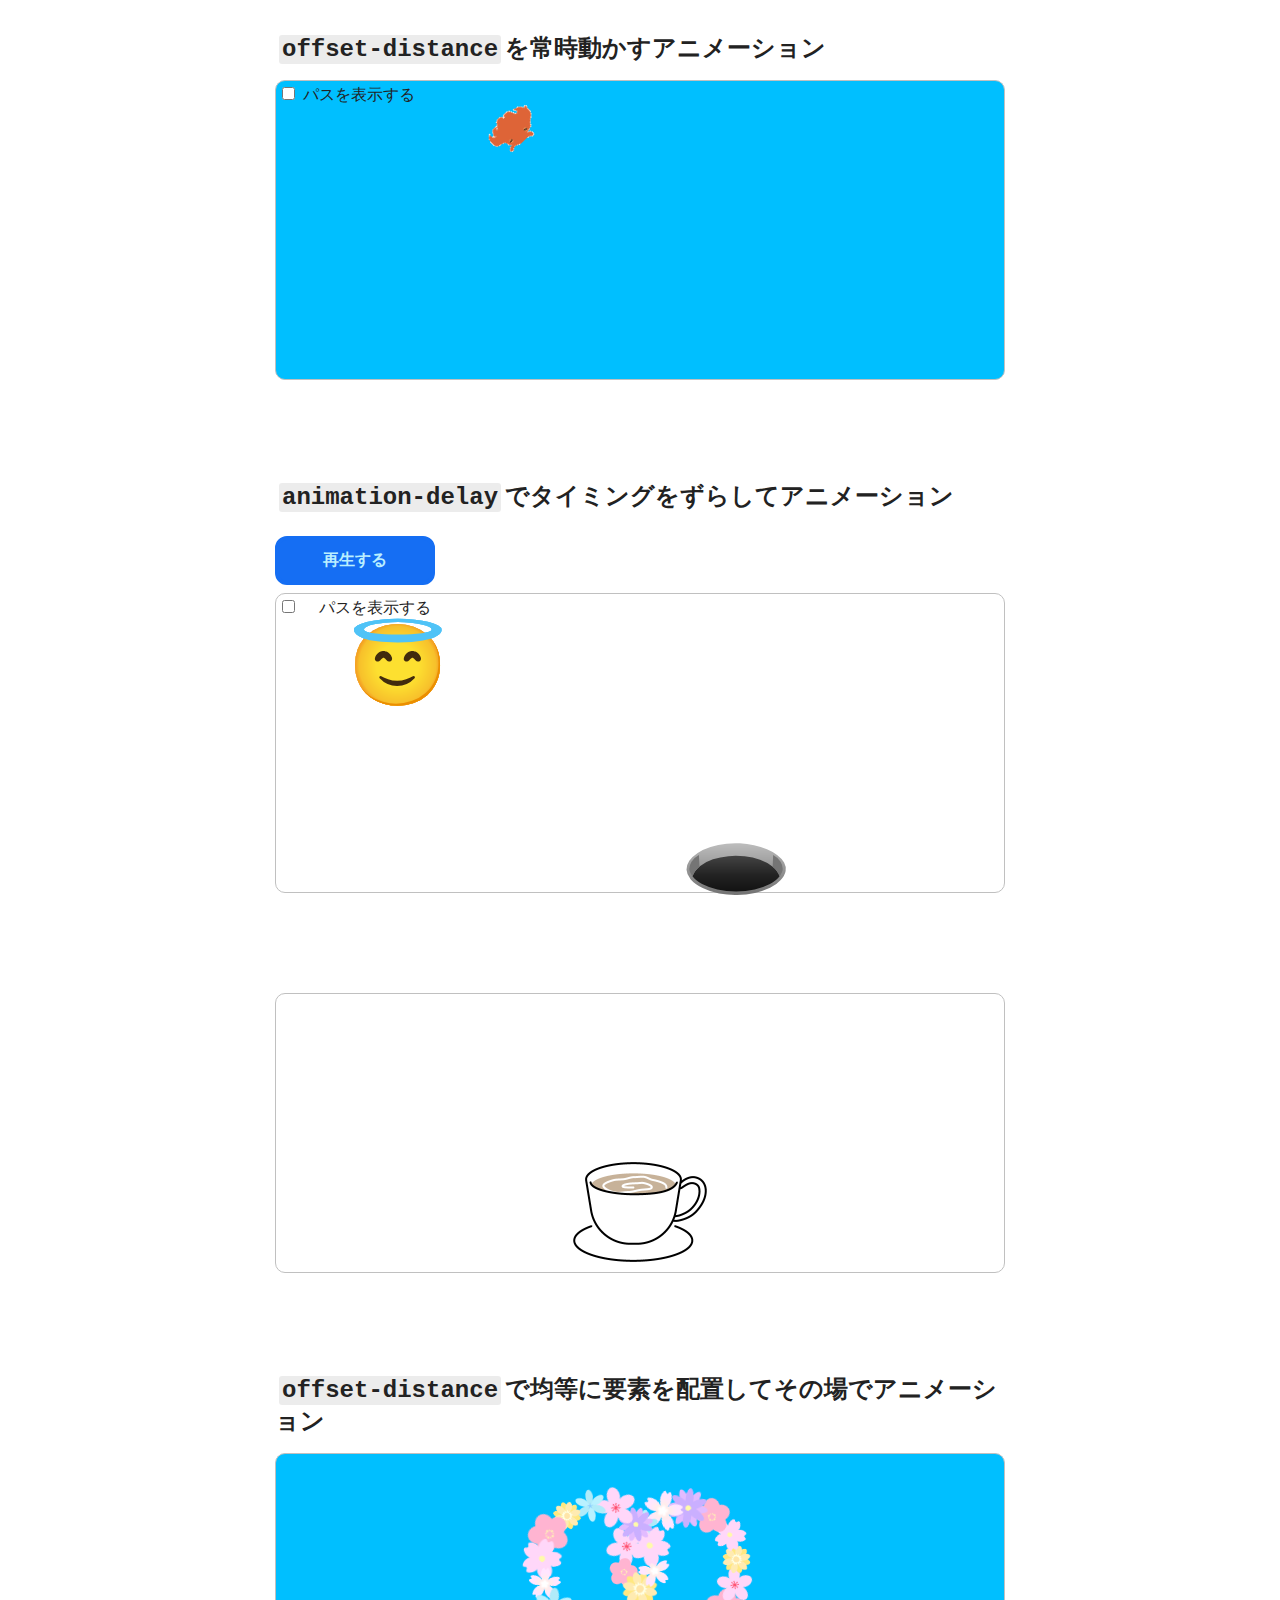
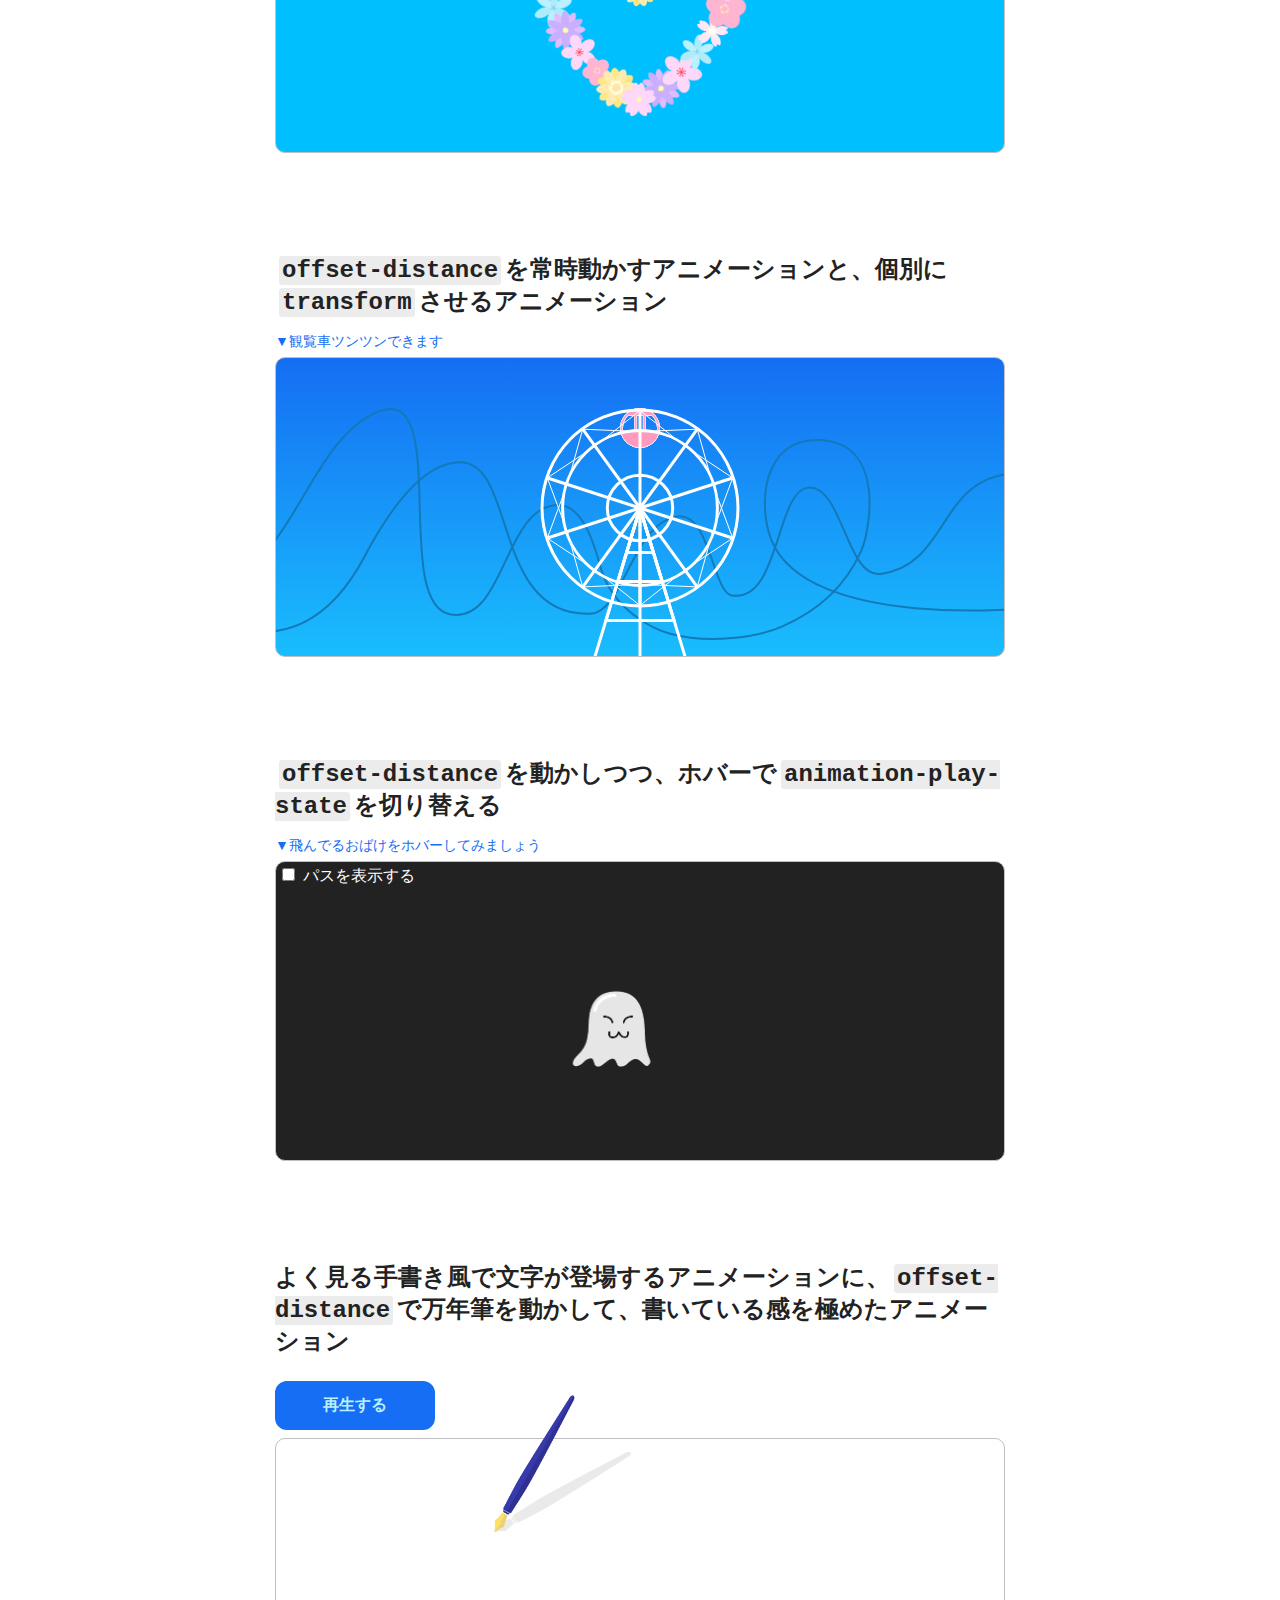
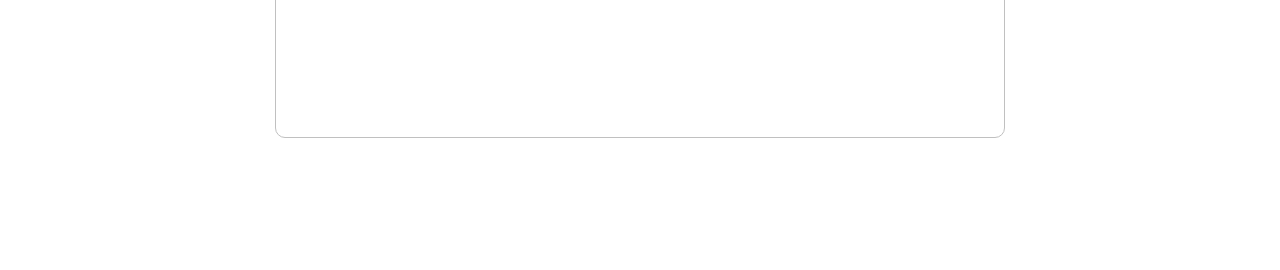
==== index.html @ 5b999228 "324 画像差し替え・htmlの構造等の修正" ====
<!DOCTYPE html>
<html lang="ja">

<head>
  <meta charset="UTF-8">
  <meta name="viewport" content="width=device-width, initial-scale=1">
  <title>offsetプロパティを使った作例</title>
  <link rel="preconnect" href="https://fonts.googleapis.com"/>
  <link rel="preconnect" href="https://fonts.gstatic.com" crossorigin/>
  <link
      href="https://fonts.googleapis.com/css2?family=Mochiy+Pop+One&family=Noto+Color+Emoji&family=Noto+Sans+JP:wght@400;900&display=swap"
      rel="stylesheet"
  />
  <link rel="stylesheet" href="./style/base.css">
  <link rel="stylesheet" href="./style/offset.css">
  <link rel="stylesheet" href="./style/style.css">
</head>

<body>
<div class="contents">
  <section id="pancake">
    <h2><code>offset-distance</code>を常時動かすアニメーション</h2>
    <div class="wrapper wrapper__pancake pancake">
      <span class="pancake_image"></span>

      <div class="pancake_panel">
        <input type="checkbox" id="path-pancake">
        <label for="path-pancake">パスを表示する</label>
        <span class="pancake_panel_path"></span>
      </div>
    </div>
  </section>

  <section id="face">
    <h2><code>animation-delay</code>でタイミングをずらしてアニメーション</h2>
    <button data-button-id="face">再生する</button>
    <div class="wrapper wrapper__face face" data-wrapper-id="face">
      <span class="face_box">🕳</span>

      <div class="face_imageWrapper">
        <span class="face_image" style="--index: 4;">😇</span>
        <span class="face_image" style="--index: 3;">😇</span>
        <span class="face_image" style="--index: 2;">😇</span>
        <span class="face_image" style="--index: 1;">😇</span>
        <span class="face_image" style="--index: 0;">😇</span>
      </div>

      <div class="face_panel">
        <input type="checkbox" id="path-face">
        <label for="path-face">パスを表示する</label>
        <span class="face_panel_path"></span>
      </div>
    </div>
  </section>

  <section id="coffee">
    <div class="wrapper coffee">
      <div class="coffee_text">
        <span>L</span>
        <span>e</span>
        <span>t'</span>
        <span>s</span>
        <span></span>
        <span>T</span>
        <span>a</span>
        <span>k</span>
        <span>e</span>
        <span></span>
        <span>a</span>
        <span></span>
        <span>b</span>
        <span>r</span>
        <span>e</span>
        <span>a</span>
        <span>k</span>
      </div>

      <span class="coffee_cup"></span>
    </div>
  </section>

  <section id="flower">
    <h2><code>offset-distance</code>で均等に要素を配置してその場でアニメーション</h2>
    <div class="wrapper wrapper__flower">
      <div class="flower">
        <span class="flower_purple"></span>
        <span class="flower_sakura01"></span>
        <span class="flower_blue"></span>
        <span class="flower_sakura03"></span>
        <span class="flower_plum"></span>
        <span class="flower_sakura01"></span>
        <span class="flower_yellow"></span>
        <span class="flower_sakura02"></span>
        <span class="flower_plum"></span>
        <span class="flower_purple"></span>
        <span class="flower_sakura03"></span>
        <span class="flower_blue"></span>
        <span class="flower_sakura01"></span>
        <span class="flower_plum"></span>
        <span class="flower_yellow"></span>
        <span class="flower_sakura03"></span>
        <span class="flower_sakura02"></span>
        <span class="flower_purple"></span>
        <span class="flower_sakura01"></span>
        <span class="flower_blue"></span>
        <span class="flower_yellow"></span>
        <span class="flower_plum"></span>
        <span class="flower_sakura02"></span>
        <span class="flower_sakura03"></span>
        <span class="flower_blue"></span>
        <span class="flower_purple"></span>
        <span class="flower_sakura01"></span>
        <span class="flower_plum"></span>
        <span class="flower_yellow"></span>
        <span class="flower_sakura02"></span>
      </div>
    </div>
  </section>

  <section id="park">
    <h2><code>offset-distance</code>を常時動かすアニメーションと、個別に<code>transform</code>させるアニメーション</h2>
    <p class="hoverHere">▼観覧車ツンツンできます</p>
    <div class="wrapper wrapper__amusementPark">
      <div class="rollerCoaster">
        <span class="rollerCoaster_vehicle" style="--index: 0;"></span>
        <span class="rollerCoaster_vehicle" style="--index: 1;"></span>
        <span class="rollerCoaster_vehicle" style="--index: 2;"></span>
        <span class="rollerCoaster_vehicle" style="--index: 3;"></span>

        <span class="rollerCoaster_rail"></span>
      </div>

      <div class="ferrisWheel">
        <!-- スマホでもタップで動かしたいため ontouchstart を追加しています-->
        <div class="ferrisWheel_gondola gondola_0" style="--index: 0;" ontouchstart>
          <div class="gondola">
            <svg width="40" height="40" viewBox="0 0 40 40">
              <use href="./images/amusementPark/ferriswheel_gondola.svg#gondola"/>
            </svg>
          </div>
        </div>
        <div class="ferrisWheel_gondola gondola_1" style="--index: 1;" ontouchstart>
          <div class="gondola">
            <svg width="40" height="40" viewBox="0 0 40 40">
              <use href="./images/amusementPark/ferriswheel_gondola.svg#gondola"/>
            </svg>
          </div>
        </div>
        <div class="ferrisWheel_gondola gondola_2" style="--index: 2;" ontouchstart>
          <div class="gondola">
            <svg width="40" height="40" viewBox="0 0 40 40">
              <use href="./images/amusementPark/ferriswheel_gondola.svg#gondola"/>
            </svg>
          </div>
        </div>
        <div class="ferrisWheel_gondola gondola_3" style="--index: 3;" ontouchstart>
          <div class="gondola">
            <svg width="40" height="40" viewBox="0 0 40 40">
              <use href="./images/amusementPark/ferriswheel_gondola.svg#gondola"/>
            </svg>
          </div>
        </div>
        <div class="ferrisWheel_gondola gondola_4" style="--index: 4;" ontouchstart>
          <div class="gondola">
            <svg width="40" height="40" viewBox="0 0 40 40">
              <use href="./images/amusementPark/ferriswheel_gondola.svg#gondola"/>
            </svg>
          </div>
        </div>
        <div class="ferrisWheel_gondola gondola_5" style="--index: 5;" ontouchstart>
          <div class="gondola">
            <svg width="40" height="40" viewBox="0 0 40 40">
              <use href="./images/amusementPark/ferriswheel_gondola.svg#gondola"/>
            </svg>
          </div>
        </div>
        <div class="ferrisWheel_gondola gondola_6" style="--index: 6;" ontouchstart>
          <div class="gondola">
            <svg width="40" height="40" viewBox="0 0 40 40">
              <use href="./images/amusementPark/ferriswheel_gondola.svg#gondola"/>
            </svg>
          </div>
        </div>
        <div class="ferrisWheel_gondola gondola_7" style="--index: 7;" ontouchstart>
          <div class="gondola">
            <svg width="40" height="40" viewBox="0 0 40 40">
              <use href="./images/amusementPark/ferriswheel_gondola.svg#gondola"/>
            </svg>
          </div>
        </div>
        <div class="ferrisWheel_gondola gondola_8" style="--index: 8;" ontouchstart>
          <div class="gondola">
            <svg width="40" height="40" viewBox="0 0 40 40">
              <use href="./images/amusementPark/ferriswheel_gondola.svg#gondola"/>
            </svg>
          </div>
        </div>
        <div class="ferrisWheel_gondola gondola_9" style="--index: 9;" ontouchstart>
          <div class="gondola">
            <svg width="40" height="40" viewBox="0 0 40 40">
              <use href="./images/amusementPark/ferriswheel_gondola.svg#gondola"/>
            </svg>
          </div>
        </div>

        <span class="ferrisWheel_wheel"></span>
        <span class="ferrisWheel_frame"></span>
      </div>
    </div>
  </section>

  <section id="ghost">
    <h2><code>offset-distance</code>を動かしつつ、ホバーで<code>animation-play-state</code>を切り替える</h2>
    <p class="hoverHere">▼飛んでるおばけをホバーしてみましょう</p>
    <div class="wrapper wrapper__ghost">
      <div class="ghost">
        <div class="ghost_panel">
          <input type="checkbox" id="path-ghost" class="ghost_panel_checkbox">
          <label for="path-ghost" class="ghost_panel_label">パスを表示する</label>
          <span class="ghost_panel_path"></span>
        </div>

        <span class="ghost_image"></span>
      </div>
    </div>
  </section>

  <section id="letters">
    <h2>
      よく見る手書き風で文字が登場するアニメーションに、<code>offset-distance</code>で万年筆を動かして、書いている感を極めたアニメーション
    </h2>
    <button data-button-id="letters">再生する</button>
    <div class="wrapper wrapper__letters">
      <div class="letters" data-wrapper-id="letters">
        <div class="letters_line">
          <svg xmlns="http://www.w3.org/2000/svg" width="300" height="270" viewBox="0 0 300 270">
            <g id="letters-svg-text">
              <path
                  d="m50.281,83.372c-2.78,2.482-10.925,13.408-13.11,14.6-6.705,7.054-7.29,17.565-5.462,23.539,0,2.384,0,3.575,2.086,5.164,1.633,1.223,2.735,2.285,5.164,2.285,1.49-.1,2.88-.299,3.873-1.788,4.172-6.654,6.556-10.329,6.456-10.23,1.391-1.787,2.186-2.682,2.781-2.979v-.396c0-1.292-.795-1.192-.795-1.987,0-.298.1-.794.497-1.589,2.982-5.747,1.131-2.864,3.277-5.661,0-1.688,1.093-3.675,3.277-5.959,1.034-.565,2.315,1.607,3.179,1.49,1.174,3.032-3.996,3.991-3.774,6.853,0-.1.496-.596.596-.596,0,.397-.496,1.391-3.079,4.171-.659.675-.271.849-.496,2.186-.403,1.687-.309,5.769,0,6.356-.35,4.842.068,8.797,5.264,11.818,1.17-.291,1.794-.235,3.179.398,1.202.633,2.057.692,3.178.397,2.384-1.986,7.747-5.065,9.535-9.138,2.384-5.462,2.682-3.078,3.277-4.171.596-1.589,1.489-1.49,1.986-3.179.524-2.797,1.611-7.375,2.88-8.938,1.59-1.191,2.682-3.277,3.278-6.456.596-3.078,1.589-5.264,2.88-6.356,1.264,4.917-3.973,12.397-7.25,20.162,0,2.582-3.576,7.052-3.874,9.138-1.489,2.284-6.257,4.668-7.647,6.952-2.176,3.152-4.566,4.532-7.647,4.072-2.576,1.358-5.853-2.302-7.945-3.675-2.979-3.079-3.974-6.257-3.974-10.627l-1.291.496c-3.377,4.172-8.045,11.62-12.018,11.62-4.949-1.275-8.925-.78-9.832-8.441.287-.837-.083-1.588-.298-2.781-4.017-9.582,11.716-31.741,14.004-31.782,5.661-6.158,10.727-11.024,10.727-11.024,0-.695,3.078-3.675,3.575-4.966.565-1.368-1.995-.171-2.384-.795-6.654,5.065-16.884,12.315-30.491,21.95-1.032.759-2.059-.89-2.682-1.49,0-.1.695-.993,1.888-2.582,1.89,1.095,3.372-2.499,5.164-1.391,2.548-3.39,13.391-7.203,15.594-11.322,1.688-.497,3.178-1.688,4.469-3.278,2.979-2.284,7.449-5.661,13.508-10.13.442-.082,2.756-.379,3.079.894.423,3.037.202,5.691-14.601,19.169Zm42.906,2.185c.795-2.284,2.086-3.873,3.774-4.668-1.919,1.819-3.785,8.952-5.165,10.727l-.397-.496,1.788-5.562Zm6.158-10.527l.396.496c-.496,1.192-1.39,2.682-2.78,4.37-.582-1.47,2.722-3.407,2.384-4.866Zm4.767-8.542l.397.397-1.887,1.688,1.489-2.086Zm3.675-7.052c1.405,1.1-.655,2.997-1.191,4.072-.777,1.118-.981,1.205-1.788.199.397-.993,1.391-2.384,2.979-4.271Zm2.881-4.866c.609.643.408,1.712.099,2.682l-.993.993-1.092-.894,1.986-2.781Zm2.88-2.682c-1.457-.956,1.503-3.19,1.986-3.675,1.398.63-1.53,3.057-1.986,3.675ZM170.955,5.108c1.82,1.518,1.67,2.976,1.284,4.966-.85,2.094-.313,7.699-2.59,9.436-2.487,10.873-11.605,21.667-17.877,31.769-16.402,16.501-17.78,20.55-32.875,27.213-.842,2.702-2.772,1.095-4.568.993-2.488-.388-1.673-2.221-.298-3.773,1.479-.753,4.004,1.193,5.264-.298,3.229.141,4.315-.393,5.562-2.881,1.566,1.447,3.322-1.388,4.569-1.787,1.937-2.7,11.859-8.957,13.904-12.713-.235-.752-.069-1.372.298-2.186l1.093,1.093c8.84-8.643,15.851-24.597,22.446-36.238.397-3.476,1.894-7.35,2.291-11.62-1.241-.509-.136-4.725-2.277-4.469-2.46-.528-5.584-.816-7.151.894-1.857-.31-5.519,3.01-7.25,2.979-3.832,2.771-16.55,15.432-18.871,17.281l-.397-.596c-.676.618-.112,3.969-1.887,3.873l-.596-.596c1.231-3.558,11.137-12.239,12.713-14.6,1.839-.794,9.833-8.749,13.011-8.642.395-3.462,7.023-2.526,8.243-4.071.626.825,1.591,1.159,2.583.894l3.377,3.079Zm-54.526,42.509c-.882-2.419,5.175-6.151,4.866-8.244.884-2.4,7.602-7.845,8.74-9.832l.496.496c-4.37,4.867-6.952,8.442-7.647,10.926-.776,1.934-5.526,4.771-6.455,6.654Z"/>
              <path
                  d="m118.414,110.387l-.298,1.688c-4.777,6.327-15.067,7.711-22.546,8.74-1.016-.742-2.896.104-3.973.397l-3.873,3.873c-.168,3.111.589,6.259,2.681,7.052,6.123.611,8.604-.427,20.162-2.781l.397.298-8.541,2.881c-2.184.754-9.937.82-12.019,1.688-2.224-.177-4.058-3.75-5.362-5.363-.176-6.08,6.155-10.737,12.513-13.309,6.364-3.86,13.895-10.469,20.858-5.165Zm-5.562,1.291c-2.117.118-6.43,1.346-8.739,1.986-1.093.695-2.682,1.688-4.967,2.781.895-.198,2.384-.198,4.569-.198,1.543-1.719,7.743-3.024,9.137-4.569Z"/>
              <path
                  d="m155.261,68.573l-13.309,22.049c-1.767,3.402-3.712,7.971-6.556,10.329-2.042,3.27-11.165,22.098-14.799,26.717-.099,1.59-.694,3.179-1.887,4.768-3.466-1.773-2.632-3.032,0-6.059,1.49-1.688,2.284-2.979,2.384-3.873.584-3.006,3.669-6.748,5.761-9.436-.032-2.045,5.07-10.618,5.065-11.024,2.261-2.829,6.8-7.381,7.25-10.925,2.484-3.973,5.959-10.031,10.429-18.176,2.584-3.663,6.52-8.365,7.548-12.315,2.279-1.25,7.613-17.994,10.826-18.672,1.998.756.207,3.009,0,4.171-2.582,5.264-6.854,12.812-12.713,22.446Z"/>
              <path
                  d="m134.501,120.021c2.655-7.754,9.37-11.14,18.672-13.904.298.596,1.391.993,3.179,1.093,2.78,2.482,4.171,4.568,4.369,6.356-1.074,1.394-2.254,2.055-3.675,1.688l-1.092-1.093c.794-.497,1.092-1.391,1.092-2.583-2.09-.491-4.589-3.931-6.555-.993-8.469,1.794-15.462,7.917-14.401,16.487,1.887,2.582,3.874,3.973,5.86,4.072.73-1.826,2.527-.523,3.773-.397,2.103-.033,4.569-1.782,6.356-2.78l.597.496c.496-.397.894-.496.993-.496l1.092,1.092c-.78,2.124-6.928,2.952-7.945,3.675-7.116,2.394-10.997-1.63-13.904-7.448v-3.477l-.299.795c.325-1.573.597-1.801,1.888-2.583Z"/>
              <path
                  d="m190.318,111.877c-4.668,10.724-5.333,11.137-14.501,19.168-9.164,3.352-14.637,2.154-13.606-7.548,5.619-8.025,12.928-18.089,22.843-18.474,2.078.834,4.998,4.564,5.265,6.854Zm-4.072-3.179c-5.973-4.372-11.574,7.864-14.799,9.436-1.047-2.152,3.949-4.595,4.172-6.257-3.477,1.986-5.761,3.973-6.953,6.058l.497-.496,1.093,1.093-1.093.993-.497-.497c0,.1-.099.497-.496.993l-.695-.496c-.596,0-.894.496-.894,1.589l.496-.497,1.093.993c-1.567.423-.934,3.839-2.682,4.072l-.497-.396c-.099-.199-.099-.497-.099-.994-.702,1.815-.409,3.321.198,5.265,2.342.089,7.047.953,8.641-1.093,3.257.597,7.318-6.639,9.336-7.151,1.795-4.34,6.747-6.834,3.179-12.613Z"/>
              <path
                  d="m242.262,258.174c-6.552,5.623-12.142,8.502-18.771,7.35-2.725,1.256-4.811.463-7.548-1.589-5.717-4.052-10.506-10.319-12.217-16.884,2.099-2.05-3.203-3.915-.596-5.562-1.589-2.979-2.384-8.243-2.384-15.792-2.118-3.424,1.547-8.42.198-12.116,1.041-2.442,1.18-7.646,1.59-10.826,1.681-3.917,3.144-11.899,4.37-16.686.107-4.685,3.306-10.406,5.264-14.898l.397-.298c.695-1.291,1.489-3.377,2.284-6.257-.948-2.437,2.942-5.191,1.887-7.548,1.389-.988,1.876-5.518,2.781-6.655,3.046-2.465,6.664-14.606,7.945-16.784,0,0,2.682-7.549,2.682-7.549,2.507-1.849,5.334-10.831,6.654-12.613-2.85-2.301-16.482,9.463-16.189,9.038-3.675,2.88-6.654,5.662-9.038,8.443-1.471,1.119-2.873,1.134-3.973-.497,2.383-3.675,5.562-9.336,9.435-16.983l-.596-.596c-5.761,4.37-14.6,10.727-26.319,18.87-2.604-3.063,4.08-8.066,4.271-10.727,2.027-1.957,8.423-14.31,8.938-14.699.767-.463,2.806-2.105,3.179-.099-2.076,2.975-6.515,13.012-8.74,15.891l.596.695c4.578-2.12,17.778-13.941,23.142-15.494,2.848,2.493-.884,5.706-1.093,8.244-2.284,2.383-3.377,4.37-3.377,6.058.775-.192,19.001-13.313,23.639-13.209,2.019.857.567,2.452.496,3.873l-7.846,14.005c-2.484,4.245-9.503,22.816-13.408,27.71-.472,2.625-3.843,9.531-3.576,12.812-1.19,1.006-3.251,5.965-4.171,6.754-1.194,2.676-.782,5.686-2.582,8.74-1.899,3.51-2.503,4.801-1.49,7.847-2.56,4.816-3.809,5.84-2.979,8.641-2.028,5.251-2.909,16.601-2.483,25.525,1.728,1.541.185,5.449.894,7.35.474,1.553.944,10.544,2.682,12.911-.826,3.361,4.934,6.317,2.284,9.634.298.397.794.596,1.688.695l.496-.496c.811.323,1.347,2.65,1.49,2.979-.754.417.658,2.731.695,3.277,1.084-.112.692-2.533.894-2.682.663,1.536,4.993,2.624,5.661,4.37,13.64,3.332,26.903-9.671,33.371-20.957.635-.744,1.987-1.179,2.98-1.291,1.74.813,1.155,3.01.099,4.37l-13.606,13.706Z"/>
              <path
                  d="m268.779,112.075c-4.833,6.444-15.038,7.644-22.546,8.74-.424-.226-1.444-.69-2.086-.397-.686,1.769-.534,3.795-.298,5.661,1.888,2.582,3.874,3.973,5.86,4.072.73-1.826,2.528-.523,3.774-.397,2.102-.033,4.568-1.781,6.355-2.781l.597.497c.496-.397.894-.497.993-.497l1.092,1.093c-.779,2.124-6.928,2.952-7.945,3.675-7.117,2.394-10.996-1.63-13.904-7.449,0-2.284,0-3.575-.1-3.675.298-.694.894-1.191,1.688-1.589l1.589-3.773c4.966-4.172,9.138-7.351,16.984-9.436.322.636,2.575.33,3.277.397,2.482,2.284,3.973,4.271,4.271,5.959l.397-.1Zm-7.052-2.483c-1.911-1.212-2.919-1.524-4.271.199-6.093,1.316-8.878,4.49-12.713,9.336,3.255.35,7.537-2.228,9.733-2.284,2.231-2.411,9.806-1.576,9.534-6.059-.496-.1-1.291-.497-2.284-1.192Z"/>
            </g>

            <mask id="letters-svg-mask">
              <path
                  d="m2.348,80.572s13.419,12.98,21.14,11.079c11.174-2.751,31.536-24.701,38.025-25.239,6.389-.53-21.385,25.693-24.459,29.718-5.413,7.09-11.605,25.283-4.55,31.493,7.863,6.923,13.393-.655,24.769-25.374,5.379-11.687-4.068,10.878-3.945,16.587.122,5.676,1.673,14.786,13.121,13.366,13.775-1.709,27.472-54.096,41.337-72.768C119.974,43.023,148.869,1.639,164.589,3.026c13.958,1.232.197,23.508-1.461,26.479-3.816,6.839-18.161,39.068-46.781,47.618-20.951,6.259-24.626,35.136-24.711,36.652-.236,4.194,10.144,9.91,24.458-1.367,7.269-5.726-15.819-2.254-28.611,11.33-5.506,5.846,2.134,14.338,22.023,5.488,8.209-3.652,13.658-17.127,22.108-34.831,8.083-16.934,16.413-30.211,25.093-42.971,8.832-12.984,11.515-19.457,14.518-17.214,1.995,1.49-1.672,6.158-4.269,11.16-14.194,27.343-50.166,83.811-49.027,85.52,1.501,2.251,23.432-36.26,32.686-36.26s14.804,15.181,7.831,19.498c-.859.531.69-4.121-3.254-5.512-4.446-1.568-15.376,3.873-19.058,10.17-4.582,7.836,1.464,17.941,16.606,10.476,5.443-2.683,7.921-8.839,11.257-13.964,5.06-7.774,10.053-14.656,14.253-15.158,4.712-.563,6.287,6.287,6.287,6.287,0,0-6.17.676-11.059,5.378-7.294,7.016-14.107,18.556-6.59,19.339,10.68,1.112,26.25-15.425,19.163-24.49-3.502-4.48,19.11.016,19.11.016,0,0-15.172,22.934-13.202,21.95,7.36-3.68,22.652-16.087,27.364-18.532,3.843-1.994-8.655,18.608-8.655,18.608,0,0,24.492-19.558,28.995-18.558,2.483.552-7.782,13.937-17.175,36.307-7.761,18.484-17.071,46.77-18.527,55.455-4.023,23.99-1.911,60.906,17.765,61.991,15.992.882,21.799-8.424,33.696-21.683,16.131-17.979-26.232-116.275-15.112-123.496,1.019-.662,3.398,1.227,5.684.955,6.86-.816,16.662-2.504,19.182-6.277,4.198-6.286-7.162-6.324-13.13-3.134-9.205,4.921-14.85,16.586-2.918,20.99,9.58,3.536,44.874-28.294,44.874-28.294"
                  fill="none" stroke="white" stroke-width="5.5"/>
            </mask>
          </svg>
        </div>

        <span class="letters_pen"></span>
      </div>
    </div>
  </section>
</div>

<!--TODO: 見出し検討 -->

<script src="script/index.js" type="module"></script>
</body>

</html>
---- style/base.css ----
/* ページのレイアウトを整える用のCSSです */
* {
  box-sizing: border-box;
  padding: 0;
  margin: 0;
}

:root{
  --main-color: #156ef3;
  --sub-color: #baefff;
}

body {
  font-family: sans-serif;
  margin: 32px;
  background-color: #fff;
  color: #222;
  font-size: 16px;
}

@media (prefers-color-scheme: dark) {
  body {
    background-color: #222;
    color: #fff;
  }

  label {
    color: #222;
  }
}

@media (max-width: 760px) {
  body {
    margin: 16px;
    font-size: 12px;
  }
}

section {
  padding-bottom: 100px;
}

h1 {
  font-size: 32px;
  font-weight: normal;
  margin-bottom: 32px;
}

h2 {
  font-size: 1.5em;
  font-weight: 600;
  margin-bottom: 16px;
}

h3 {
  font-size: 1.2em;
  font-weight: 500;
  margin: 40px 0 16px;
}

h4 {
  font-size: 1em;
  margin: 28px 0 16px;
}

code {
  font-family: courier, monospace;
  background-color: #9494942d;
  border-radius: 3px;
  margin: 0 4px;
  padding: 1px 3px;
}

.navigation {
  position: fixed;
  top: 0;
  left: 0;
  display: flex;
  flex-direction: column;
  margin-left: 8px;
}

@media (max-width: 1050px) {
  .navigation {
    display: none;
  }
}

.navigation li {
  margin-bottom: 4px;
}

.navigation a {
  color: royalblue;
  text-underline-offset: 4px;
}

.navigation li:hover > a {
  color: blue;
}

.contents {
  max-width: 730px;
  margin: 0 auto;

  width: 100%;
  height: 100%;
  overflow: hidden;
}

.wrapper {
  width: 100%;
  height: 300px;
  background-color: white;
  border: 1px solid silver;
  border-radius: 10px;
}

.wrapper__amusementPark {
  background-image: linear-gradient(var(--main-color) 0%, #1acdff 120%);
  height: 300px;
  overflow: hidden;
}

.wrapper__pancake, .wrapper__flower {
  background-color: deepskyblue;
}

.wrapper__ghost {
  background-color: #222;
}

button {
  min-width: 160px;
  padding: 10px;
  margin: 8px 8px 8px 0;
  background-color: var(--main-color);
  border: 4px solid var(--main-color);
  border-radius: 12px;
  color: var(--sub-color);
  font-size: 1rem;
  font-weight: bold;
  transition: background-color 0.2s ease-out;
}

@media (any-hover: hover) {
  button:hover {
    background-color: var(--sub-color);
    color: var(--main-color);
  }
}

input[type="checkbox"]{
  margin-left: 6px;
}

label {
  display: inline-block;
  padding: 4px;
  font-size: 1rem;
}

.hoverHere {
  color: #156ef3;
  font-size: 14px;
  margin-bottom: 6px;
}
---- style/offset.css ----
@keyframes move {
  to {
    offset-distance: 100%;
  }
}

/* ------------------ メンダコ ------------------ */
.pancake {
  position: relative;
  width: 100%;
  display: flex;
  justify-content: center;
}

.pancake_image {
  position: absolute;
  top: calc(1rem + 8px); /* labelの高さ */
  display: block;
  width: 256px;
  height: 144px;
  translate: calc(-50% - 20px);
  background-image: url("../images/pancake/pancake.GIF");
  pointer-events: none;
  offset-path: path("m151.363,24.535c34.261,34.838-42.065,118.74,33.549,142.049,64.387,19.848,50.065-102.368,139.927-113.695,109.927-13.856,75.035,64.581,83.68,110.545,12.157,64.636,86.686,83.689,111.933,25.314,25.219-58.312-39.419-40.603-38.543-99.518.491-32.993-26.601-61.017-64.31-61.017-139.281,0-66.329,188.211-135.904,188.237-71.351.027-2.296-134.161-96.919-134.161-66.593,0-36.324,104.43-92.322,127.132-41.714,16.911-68.195-14.6-57.769-49.188,4.351-14.435,32.224-56.076,31.875-76.524-.944-55.405,52.701-82.118,84.803-59.173");
  offset-rotate: auto 90deg;
  animation: move 40s linear infinite;
}

/* パスの表示/非表示を切り替えるパネル */
.pancake_panel{
  width: 100%;
}

.pancake_panel_path {
  width: 100%;
  display: flex;
  justify-content: center;
  visibility: hidden;
}

.pancake_panel_path::after {
  content: "";
  display: block;
  width: 560px;
  height: 240px;
  background-image: url("../images/pancake/pancake_path.svg");
}

#path-pancake:checked ~ .pancake_panel_path {
  visibility: visible;
}

/* ------------------ 顔 ------------------ */
.wrapper__face {
  position: relative;
  display: flex;
  justify-content: center;
  font-family: "Noto Color Emoji", sans-serif;
}

.face_imageWrapper, .face_panel_path {
  position: absolute;
  top: calc(1rem + 8px); /* labelの高さ */
  left: 50%;
  width: 500px;
  translate: -50%;
}

.face_image {
  font-size: 80px;
  display: block;
  position: absolute;
  offset-path: path("m7.579,48.28c114.35,54.268,524.564-71.845,476.339,81.622-25.183,80.141-151.478,126.903-87.591,1.288,27.652-54.369-108.662-76.021-177.524-62.242-118.179,23.646-149.776,95.926-90.369,99.401,54.753,3.203,102.829-66.887,158.232-55.114,58.5,12.432-73.273,126.765-174.188,126.765-208.804,0-66.532-203.626,69.395-223.697C292.706-.062,368.352,35.795,376.468,80.905c12.045,66.953-14.822,119.602-30.653,169.095");
  offset-rotate: 0deg;
  opacity: calc(1 - 0.2 * var(--index));
}

[data-wrapper-id="face"].is-active .face_image {
  animation: move-face 4s ease-out calc(0.1s * var(--index)), disappear-face 4s linear calc(0.1s * var(--index));
}

@keyframes move-face {
  70% {
    transform: scale(1);
  }

  100% {
    transform: scale(0);
    offset-distance: 100%;
  }
}

@keyframes disappear-face {
  85% {
    opacity: calc(1 - 0.2 * var(--index));
  }

  95% {
    opacity: 0;
  }
}

.face_box {
  position: absolute;
  display: block;
  font-size: 90px;
  bottom: -15px;
  left: calc(50% + 40px);
}

/* パスの表示/非表示を切り替えるパネル */
.face_panel {
  position: relative;
  width: 100%;
}

.face_panel_path {
  visibility: hidden;
}

.face_panel_path::after {
  content: "";
  display: block;
  width: 500px;
  height: 250px;
  background-image: url("../images/face/face_path.svg");
}

#path-face:checked ~ .face_panel_path {
  visibility: visible;
}

/* ------------------ 遊園地：観覧車 ------------------ */
.ferrisWheel {
  position: relative;
  width: 200px;
  margin: 50px auto 0;
}

.ferrisWheel_gondola {
  user-select: none;
  cursor: pointer;
  position: absolute;
  width: 40px;
  height: 40px;
  offset: path("M100,0 A100,100 0 1,1 100,200 A100,100 0 1,1 100,0 Z") 0deg;
  animation: rotate-gondola 40s linear infinite;
  fill: hsl(calc(15deg + var(--index) * 36deg), 100%, 80%); /* インデックスに応じて色相をずらし、レインボーにする */
  margin-top: 20px; /* offset-anchorプロパティが全ブラウザでは対応していないので、余白で位置を調整 */
}

@keyframes rotate-gondola {
  from {
    offset-distance: calc(10% * var(--index));
  }
  to {
    offset-distance: calc(100% + 10% * var(--index));
  }
}

.gondola {
  width: inherit;
  height: inherit;
  transform-origin: top center;
}

/* ホバー可能なデバイスでのみ適用 */
@media (any-hover: hover) {
  .ferrisWheel_gondola:hover .gondola {
    animation: swing-gondola 0.8s ease-out;
  }
}

/* この作例に限りスマホでも動作させたいので、HTMLにontouchstartを追加し、CSSでactiveクラスを指定しています */
@media (any-hover: none) {
  .ferrisWheel_gondola:active .gondola {
    animation: swing-gondola 0.8s ease-out;
  }
}

@keyframes swing-gondola {
  0% {
    transform: rotate(0deg);
  }
  10% {
    transform: rotate(45deg);
  }
  35% {
    transform: rotate(-38deg);
  }
  55% {
    transform: rotate(25deg);
  }
  70% {
    transform: rotate(-15deg);
  }
  90% {
    transform: rotate(5deg);
  }
  100% {
    transform: rotate(0deg);
  }
}


.ferrisWheel_wheel, .ferrisWheel_frame {
  position: absolute;
  display: block;
  user-select: none;
  pointer-events: none;
}

.ferrisWheel_wheel {
  width: 200px;
  height: 200px;
  background-image: url("../images/amusementPark/ferriswheel_wheel.svg");
  transform-origin: center;
  animation: rotate-wheel 40s linear infinite;
}

@keyframes rotate-wheel {
  100% {
    transform: rotate(360deg);
  }
}

.ferrisWheel_frame{
  width: 200px;
  height: 250px;
  background-image: url("../images/amusementPark/ferriswheel_frame.svg");
}

/* --------- 遊園地：ジェットコースター --------- */
.rollerCoaster {
  position: relative;
  pointer-events: none;
}

.rollerCoaster_vehicle {
  position: absolute;
  left: -32px;
  display: block;
  width: 16px;
  height: 8px;
  background-color: #1479b7;
  border-radius: 2px;
  offset-path: path("m2.63,209.053C52.632,174.606,73.712,77.114,132.52,52.907c74.773-30.779,12.771,192.822,73.211,202.529,54.714,8.787,52.963-109.401,107.94-109.401,25.342,0,37.3,45.413,41.674,61.454,11.961,43.86,53.559,62.85,70.843,67.476,38.803,10.386,86.598,3.102,110.783-7.36,35.38-15.305,63.534-40.31,79.3-75.913,8.186-18.486,26.224-109.706-43.594-110.659-55.836-.762-59.496,65.968-46.686,99.027,35.952,92.781,261.608,68.707,261.608,68.707V114.533c-96.886-8.899-77.985,90.427-151.986,100.397-33.848,4.56-38.351-89.16-72.384-86.308-32.323,2.709-28.707,116.35-76.631,107.791-18.446-3.294-22.221-82.948-53.338-79.039-46.123,5.794-54.515,96.254-87.623,97.405-99.677,3.467-73.265-152.889-131.541-151.449-41.27,1.02-77.234,61.548-94.523,94.17C78.307,275.366,31.004,272.669,1.6,274.757");
  animation: move 14s infinite linear;
  animation-delay: calc(0.1s * var(--index));
}

.rollerCoaster_rail {
  position: absolute;
  top: 1px;
  left: 50%;
  display: block;
  width: 790px;
  height: 300px;
  translate: -50%;
  background-image: url("../images/amusementPark/rail.svg");
}

/* ------------------ おばけ ------------------ */
.ghost {
  position: relative;
  display: flex;
  justify-content: center;
}

.ghost_image {
  position: absolute;
  top: calc(1rem + 8px); /* labelの高さ */
  left: calc(50% - 270px);
  display: block;
  cursor: pointer;
  offset-path: path("m241.751,142.925c43.31-20.713,56.006-62.201,100.549-86.711,44.272-24.361,156.608-41.807,178.889-33.531,58.392,21.69-37.254,58.35-43.212,60.362-44.593,15.06-166.413,5.261-262.904-14.993-40.339-8.468-145.335-63.352-179.788-15.503-30.698,42.634,28.139,84.58,101.046,64.34,86.311-23.961,163.652-4.758,251.582,10.994,48.604,8.707,166.749,19.277,112.151,47.34-36.778,18.904-131.732,7.721-198.408,1.747C180.349,166.1-8.912,291.142.864,201.323c6.569-60.352,175.83-23.933,240.887-58.398");
  offset-rotate: 0deg;
  animation: move 40s linear infinite, ghost-direction 40s linear infinite;
  animation-play-state: running;
}

/* パスの左右両端の位置で、フリップして向きを変える。offset-distanceを動かして、パス上では何％が両端になるのか確認し、キーフレームを打つ */
@keyframes ghost-direction {
  15% {
    transform: scaleX(1);
  }
  16% {
    transform: scaleX(-1);
  }
  40% {
    transform: scaleX(-1);
  }
  41% {
    transform: scaleX(1);
  }
  63% {
    transform: scaleX(1);
  }
  64% {
    transform: scaleX(-1);
  }
  87% {
    transform: scaleX(-1);
  }
  88% {
    transform: scaleX(1);
  }
}

/* ふわふわ浮遊する動き */
@keyframes floating {
  from {
    transform: translateY(10%);
  }
  to {
    transform: translateY(-10%);
  }
}

/* ブルブル震える動き */
@keyframes shaking {
  0% {
    transform: translateX(-4%);
  }
  50% {
    transform: translateX(5%);
  }
  100% {
    transform: translateX(-4%);
  }
}

.ghost_image::after, .ghost_image::before {
  content: "";
  position: absolute;
  width: 80px;
  height: 80px;
  background-size: contain;
  background-repeat: no-repeat;
  translate: -50% -50%; /* 中心をずらす */
}

.ghost_image::before {
  opacity: 1;
  background-image: url("../images/ghost/ghost_fluid.png");
  animation: floating 1s ease-out infinite alternate;
}

.ghost_image::after {
  opacity: 0;
  background-image: url("../images/ghost/ghost_rigid.png");
}

.ghost_image:hover {
  animation-play-state: paused;
}

.ghost_image:hover.ghost_image::before {
  opacity: 0;
}

.ghost_image:hover.ghost_image::after {
  opacity: 1;
  animation: shaking 0.1s linear infinite;
}

/* パスの表示/非表示を切り替えるパネル */
.ghost_panel {
  position: absolute;
  width: 100%;
  height: calc(260px + 1rem + 8px); /* パス画像の高さ:260px + labelの高さ */
}

.ghost_panel_path {
  display: flex;
  justify-content: center;
  width: 100%;
  visibility: hidden;
}

.ghost_panel_path::after{
  content: "";
  width: 540px;
  height: 260px;
  background-image: url("../images/ghost/ghost_path.svg");
}

#path-ghost:checked ~ .ghost_panel_path {
  visibility: visible;
}

.ghost_panel_path > img {
  display: block;
}

.ghost_panel_label {
  color: white;
}

/* ------------------ 文字書いている風 ------------------ */
.wrapper__letters {
  display: flex;
  justify-content: center;
  align-items: center;
}

.letters {
  position: relative;
  width: 300px;
  height: 270px;
}

.letters_pen {
  position: absolute;
  display: block;
  width: 140px;
  height: 140px;
  background-image: url("../images/letters/letters_pen.png");
  background-size: contain;
  translate: 50% -50%; /* ペン先を文字に合わせる */
  pointer-events: none;
  offset-path: path("m2.348,80.572s13.419,12.98,21.14,11.079c11.174-2.751,31.536-24.701,38.025-25.239,6.389-.53-21.385,25.693-24.459,29.718-5.413,7.09-11.605,25.283-4.55,31.493,7.863,6.923,13.393-.655,24.769-25.374,5.379-11.687-4.068,10.878-3.945,16.587.122,5.676,1.673,14.786,13.121,13.366,13.775-1.709,27.472-54.096,41.337-72.768C119.974,43.023,148.869,1.639,164.589,3.026c13.958,1.232,3.197,23.508,1.539,26.479-3.816,6.839-18.976,43.678-49.781,50.618-21.331,4.806-24.626,32.136-24.711,33.652-.236,4.194,10.144,9.91,24.458-1.367,7.269-5.726-15.819-2.254-28.611,11.33-5.506,5.846,2.166,14.859,22.055,6.01,8.209-3.652,10.733-19.208,20.994-35.927,16.136-26.291,41.535-63.148,44.543-63.683,2.451-.436-2.686,4.953-7.278,13.516-14.464,26.973-50.589,84.537-49.449,86.245,1.501,2.251,23.012-35.269,32.267-35.269s14.804,15.181,7.831,19.498c-.859.531.69-4.121-3.254-5.512-4.446-1.568-14.315,3.266-17.997,9.563-4.582,7.836,1.063,19.99,15.483,10.283,16.427-11.057,18.603-27.489,25.571-28.322,4.712-.563,6.287,6.287,6.287,6.287,0,0-6.17.676-11.059,5.378-7.294,7.016-14.107,18.556-6.59,19.339,10.68,1.112,26.25-15.425,19.163-24.49-3.502-4.48,19.11.016,19.11.016,0,0-15.172,22.934-13.202,21.95,7.36-3.68,22.652-16.087,27.364-18.532,3.843-1.994-8.655,18.608-8.655,18.608,0,0,24.492-19.558,28.995-18.558,2.483.552-7.782,13.937-17.175,36.307-7.761,18.484-17.071,46.77-18.527,55.455-4.023,23.99-1.911,60.906,17.765,61.991,15.992.882,21.799-8.424,33.696-21.683,16.131-17.979-26.993-113.133-15.873-120.355,4.078-2.648,22.063-3.576,25.628-8.464,5.299-7.265-7.086-6.176-13.13-3.134-8.208,4.131-16.046,20.071-1.059,20.888,13.104.714,43.015-28.192,43.015-28.192");
  offset-rotate: 0deg;
}

:root {
  --custom-easing: cubic-bezier(.34, .1, .85, 1.04);
}

[data-wrapper-id="letters"].is-active .letters_pen {
  transition: offset-distance 5.5s var(--custom-easing);
  offset-distance: 100%;
}

.letters_line {
  position: absolute;
}

#letters-svg-text {
  mask: url("#letters-svg-mask");
  -webkit-mask: url("#letters-svg-mask");
}

#letters-svg-mask {
  stroke-dasharray: 1700px;
  stroke-dashoffset: 1700px;
}

[data-wrapper-id="letters"].is-active #letters-svg-mask {
  stroke-dashoffset: 0;
  transition: stroke-dashoffset 5.5s var(--custom-easing);
}
---- style/style.css ----
@charset "UTF-8";
/* --------- コーヒー --------- */
.coffee {
  position: relative;
  height: 280px;
}
.coffee_text {
  position: absolute;
  left: 45%;
  bottom: 230px;
  perspective: 200px;
  font-family: serif;
  color: #534434;
}
.coffee_text span {
  position: absolute;
  display: block;
  font-size: 1rem;
  width: 1rem;
  offset: path("m27.5,23.5c4,12,1,23-10,24C7.494,48.41.5,39.048.5,25.5.5,12.5,14.5.5,29.5.5c18.704,0,25.174,18.976,25,31-.231,16.017-7.146,24.634-13,34-5,8-10,13-15,28-3.64,10.92-2.652,23.753,5,30");
  opacity: 0;
  transform: rotateX(-10deg);
  animation: move-text 3.2s linear infinite;
}
.coffee_text > span:nth-child(1) {
  animation-delay: 0.1s;
}
.coffee_text > span:nth-child(2) {
  animation-delay: 0.2s;
}
.coffee_text > span:nth-child(3) {
  animation-delay: 0.3s;
}
.coffee_text > span:nth-child(4) {
  animation-delay: 0.4s;
}
.coffee_text > span:nth-child(5) {
  animation-delay: 0.5s;
}
.coffee_text > span:nth-child(6) {
  animation-delay: 0.6s;
}
.coffee_text > span:nth-child(7) {
  animation-delay: 0.7s;
}
.coffee_text > span:nth-child(8) {
  animation-delay: 0.8s;
}
.coffee_text > span:nth-child(9) {
  animation-delay: 0.9s;
}
.coffee_text > span:nth-child(10) {
  animation-delay: 1s;
}
.coffee_text > span:nth-child(11) {
  animation-delay: 1.1s;
}
.coffee_text > span:nth-child(12) {
  animation-delay: 1.2s;
}
.coffee_text > span:nth-child(13) {
  animation-delay: 1.3s;
}
.coffee_text > span:nth-child(14) {
  animation-delay: 1.4s;
}
.coffee_text > span:nth-child(15) {
  animation-delay: 1.5s;
}
.coffee_text > span:nth-child(16) {
  animation-delay: 1.6s;
}
.coffee_text > span:nth-child(17) {
  animation-delay: 1.7s;
}
@keyframes move-text {
  0% {
    offset-distance: 100%;
    opacity: 0;
    scale: 1;
  }
  10% {
    opacity: 1;
  }
  50% {
    scale: 1.8;
  }
  90% {
    opacity: 1;
  }
  100% {
    opacity: 0;
    scale: 1;
  }
}
.coffee_cup {
  position: absolute;
  left: 50%;
  bottom: 10px;
  display: block;
  width: 136px;
  height: 100px;
  translate: -50%;
  background-image: url("../images/coffee/coffee_cup.png");
  background-size: contain;
  background-repeat: no-repeat;
}

/* --------- お花 --------- */
.wrapper__flower {
  display: flex;
  justify-content: center;
  align-items: center;
}

.flower {
  position: relative;
  width: 200px;
  height: 200px;
}
.flower > span {
  position: absolute;
  display: block;
  width: 40px;
  height: 40px;
  background-size: contain;
  background-repeat: no-repeat;
  animation: bloom 1.5s ease-out infinite;
  offset-path: path("m98.754,196.422c31.104,0,152.054-138.577,69.462-184.493-44.918-24.971-84.351,18.188-84.351,53.101,0,27.57,30.877,28.712,30.692,0-.225-34.917-42.448-84.809-87.857-52.101-75.397,54.309,44.425,183.493,72.053,183.493");
}
.flower > span:nth-child(3n) {
  width: 35px;
  height: 35px;
}
.flower > span:nth-child(4n) {
  width: 32px;
  height: 32px;
}
.flower > span:nth-child(7n) {
  width: 28px;
  height: 28px;
}
.flower_yellow {
  background-image: url("../images/flower/flower_yellow.png");
}
.flower_blue {
  background-image: url("../images/flower/flower_blue.png");
}
.flower_plum {
  background-image: url("../images/flower/flower_plum.png");
}
.flower_purple {
  background-image: url("../images/flower/flower_purple.png");
}
.flower_sakura01 {
  background-image: url("../images/flower/flower_sakura_01.png");
}
.flower_sakura02 {
  background-image: url("../images/flower/flower_sakura_02.png");
}
.flower_sakura03 {
  background-image: url("../images/flower/flower_sakura_03.png");
}
.flower > span:nth-child(1) {
  animation-delay: 0.05s;
  offset-distance: 3.3333333333%;
}
.flower > span:nth-child(2) {
  animation-delay: 0.1s;
  offset-distance: 6.6666666667%;
}
.flower > span:nth-child(3) {
  animation-delay: 0.15s;
  offset-distance: 10%;
}
.flower > span:nth-child(4) {
  animation-delay: 0.2s;
  offset-distance: 13.3333333333%;
}
.flower > span:nth-child(5) {
  animation-delay: 0.25s;
  offset-distance: 16.6666666667%;
}
.flower > span:nth-child(6) {
  animation-delay: 0.3s;
  offset-distance: 20%;
}
.flower > span:nth-child(7) {
  animation-delay: 0.35s;
  offset-distance: 23.3333333333%;
}
.flower > span:nth-child(8) {
  animation-delay: 0.4s;
  offset-distance: 26.6666666667%;
}
.flower > span:nth-child(9) {
  animation-delay: 0.45s;
  offset-distance: 30%;
}
.flower > span:nth-child(10) {
  animation-delay: 0.5s;
  offset-distance: 33.3333333333%;
}
.flower > span:nth-child(11) {
  animation-delay: 0.55s;
  offset-distance: 36.6666666667%;
}
.flower > span:nth-child(12) {
  animation-delay: 0.6s;
  offset-distance: 40%;
}
.flower > span:nth-child(13) {
  animation-delay: 0.65s;
  offset-distance: 43.3333333333%;
}
.flower > span:nth-child(14) {
  animation-delay: 0.7s;
  offset-distance: 46.6666666667%;
}
.flower > span:nth-child(15) {
  animation-delay: 0.75s;
  offset-distance: 50%;
}
.flower > span:nth-child(16) {
  animation-delay: 0.8s;
  offset-distance: 53.3333333333%;
}
.flower > span:nth-child(17) {
  animation-delay: 0.85s;
  offset-distance: 56.6666666667%;
}
.flower > span:nth-child(18) {
  animation-delay: 0.9s;
  offset-distance: 60%;
}
.flower > span:nth-child(19) {
  animation-delay: 0.95s;
  offset-distance: 63.3333333333%;
}
.flower > span:nth-child(20) {
  animation-delay: 1s;
  offset-distance: 66.6666666667%;
}
.flower > span:nth-child(21) {
  animation-delay: 1.05s;
  offset-distance: 70%;
}
.flower > span:nth-child(22) {
  animation-delay: 1.1s;
  offset-distance: 73.3333333333%;
}
.flower > span:nth-child(23) {
  animation-delay: 1.15s;
  offset-distance: 76.6666666667%;
}
.flower > span:nth-child(24) {
  animation-delay: 1.2s;
  offset-distance: 80%;
}
.flower > span:nth-child(25) {
  animation-delay: 1.25s;
  offset-distance: 83.3333333333%;
}
.flower > span:nth-child(26) {
  animation-delay: 1.3s;
  offset-distance: 86.6666666667%;
}
.flower > span:nth-child(27) {
  animation-delay: 1.35s;
  offset-distance: 90%;
}
.flower > span:nth-child(28) {
  animation-delay: 1.4s;
  offset-distance: 93.3333333333%;
}
.flower > span:nth-child(29) {
  animation-delay: 1.45s;
  offset-distance: 96.6666666667%;
}
.flower > span:nth-child(30) {
  animation-delay: 1.5s;
  offset-distance: 100%;
}

@keyframes bloom {
  0% {
    opacity: 0;
    transform: scale(0) rotate(-180deg);
  }
  30% {
    opacity: 1;
    transform: scale(1) rotate(0deg);
  }
  70% {
    opacity: 1;
    transform: scale(1) rotate(20deg);
  }
  100% {
    opacity: 0;
    transform: scale(0.5) rotate(180deg);
  }
}/*# sourceMappingURL=style.css.map */
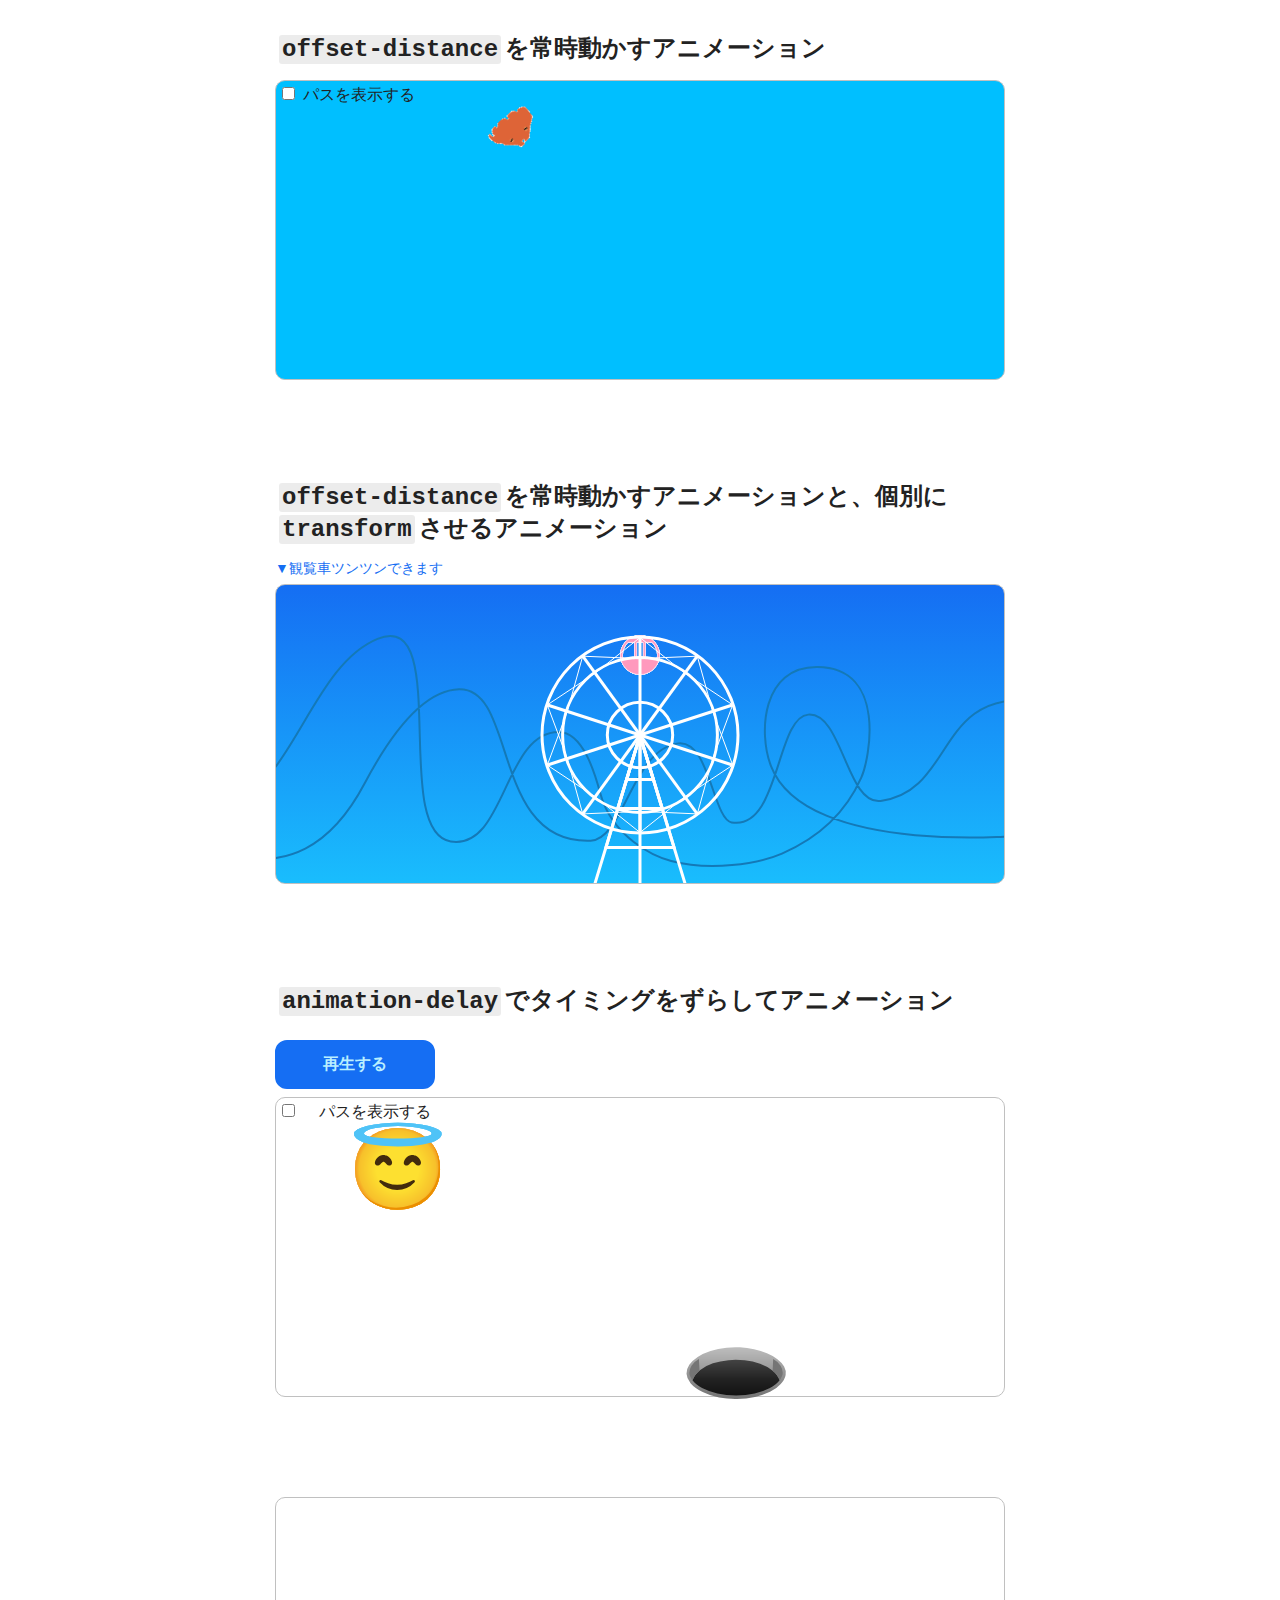
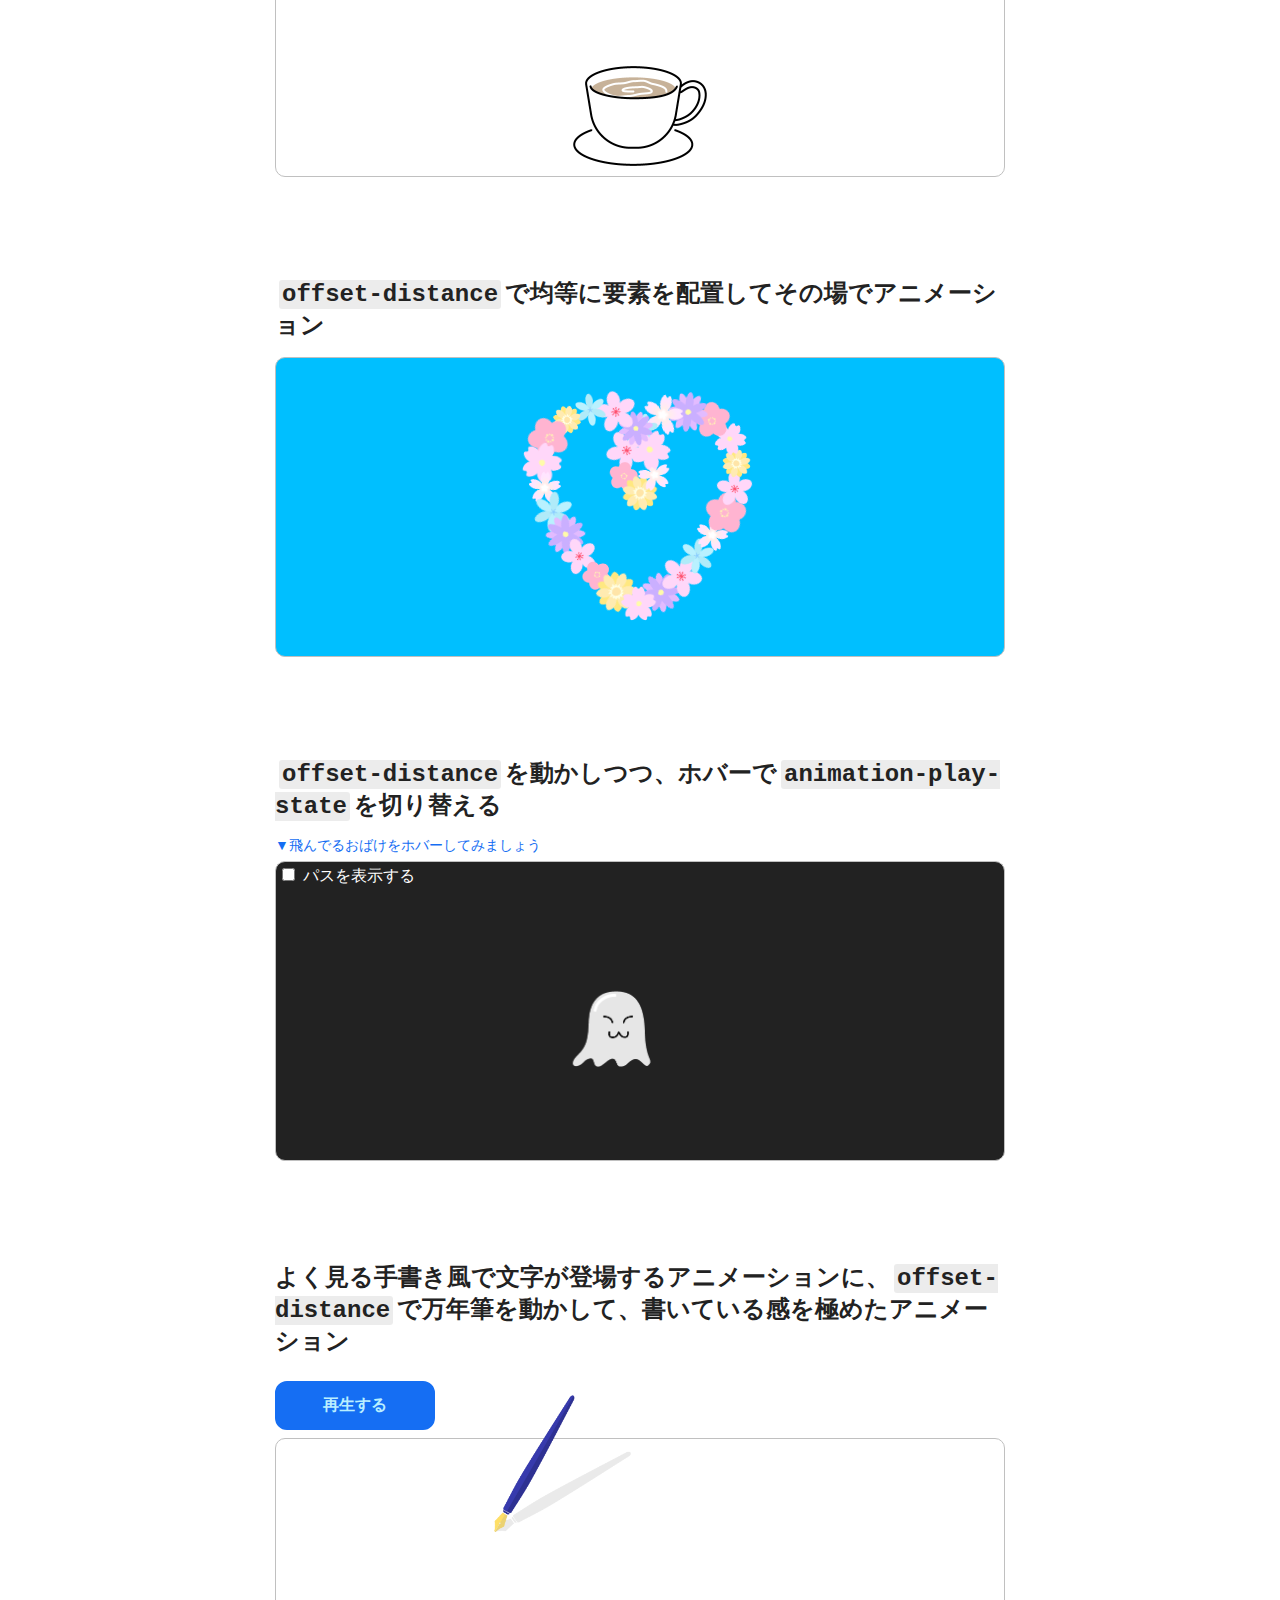
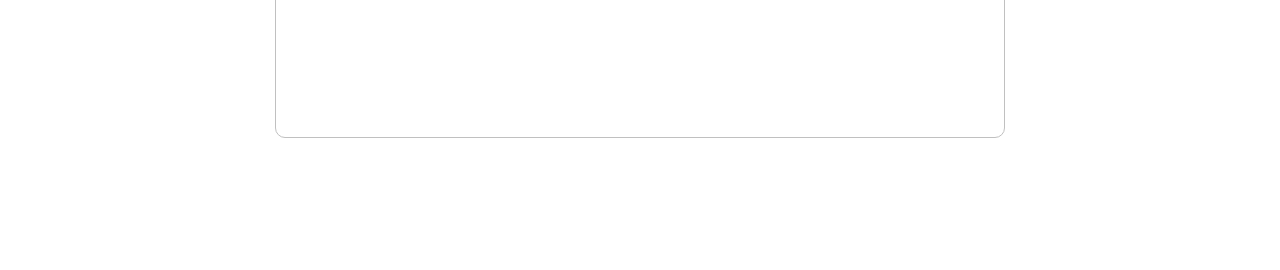
==== commit cd01aba7: "作例の順番変更" ====
--- a/index.html
+++ b/index.html
@@ -27,6 +27,98 @@
         <input type="checkbox" id="path-pancake">
         <label for="path-pancake">パスを表示する</label>
         <span class="pancake_panel_path"></span>
+      </div>
+    </div>
+  </section>
+
+  <section id="park">
+    <h2><code>offset-distance</code>を常時動かすアニメーションと、個別に<code>transform</code>させるアニメーション</h2>
+    <p class="hoverHere">▼観覧車ツンツンできます</p>
+    <div class="wrapper wrapper__amusementPark">
+      <div class="rollerCoaster">
+        <span class="rollerCoaster_vehicle" style="--index: 0;"></span>
+        <span class="rollerCoaster_vehicle" style="--index: 1;"></span>
+        <span class="rollerCoaster_vehicle" style="--index: 2;"></span>
+        <span class="rollerCoaster_vehicle" style="--index: 3;"></span>
+
+        <span class="rollerCoaster_rail"></span>
+      </div>
+
+      <div class="ferrisWheel">
+        <!-- スマホでもタップで動かしたいため ontouchstart を追加しています-->
+        <div class="ferrisWheel_gondola gondola_0" style="--index: 0;" ontouchstart>
+          <div class="gondola">
+            <svg width="40" height="40" viewBox="0 0 40 40">
+              <use href="./images/amusementPark/ferriswheel_gondola.svg#gondola"/>
+            </svg>
+          </div>
+        </div>
+        <div class="ferrisWheel_gondola gondola_1" style="--index: 1;" ontouchstart>
+          <div class="gondola">
+            <svg width="40" height="40" viewBox="0 0 40 40">
+              <use href="./images/amusementPark/ferriswheel_gondola.svg#gondola"/>
+            </svg>
+          </div>
+        </div>
+        <div class="ferrisWheel_gondola gondola_2" style="--index: 2;" ontouchstart>
+          <div class="gondola">
+            <svg width="40" height="40" viewBox="0 0 40 40">
+              <use href="./images/amusementPark/ferriswheel_gondola.svg#gondola"/>
+            </svg>
+          </div>
+        </div>
+        <div class="ferrisWheel_gondola gondola_3" style="--index: 3;" ontouchstart>
+          <div class="gondola">
+            <svg width="40" height="40" viewBox="0 0 40 40">
+              <use href="./images/amusementPark/ferriswheel_gondola.svg#gondola"/>
+            </svg>
+          </div>
+        </div>
+        <div class="ferrisWheel_gondola gondola_4" style="--index: 4;" ontouchstart>
+          <div class="gondola">
+            <svg width="40" height="40" viewBox="0 0 40 40">
+              <use href="./images/amusementPark/ferriswheel_gondola.svg#gondola"/>
+            </svg>
+          </div>
+        </div>
+        <div class="ferrisWheel_gondola gondola_5" style="--index: 5;" ontouchstart>
+          <div class="gondola">
+            <svg width="40" height="40" viewBox="0 0 40 40">
+              <use href="./images/amusementPark/ferriswheel_gondola.svg#gondola"/>
+            </svg>
+          </div>
+        </div>
+        <div class="ferrisWheel_gondola gondola_6" style="--index: 6;" ontouchstart>
+          <div class="gondola">
+            <svg width="40" height="40" viewBox="0 0 40 40">
+              <use href="./images/amusementPark/ferriswheel_gondola.svg#gondola"/>
+            </svg>
+          </div>
+        </div>
+        <div class="ferrisWheel_gondola gondola_7" style="--index: 7;" ontouchstart>
+          <div class="gondola">
+            <svg width="40" height="40" viewBox="0 0 40 40">
+              <use href="./images/amusementPark/ferriswheel_gondola.svg#gondola"/>
+            </svg>
+          </div>
+        </div>
+        <div class="ferrisWheel_gondola gondola_8" style="--index: 8;" ontouchstart>
+          <div class="gondola">
+            <svg width="40" height="40" viewBox="0 0 40 40">
+              <use href="./images/amusementPark/ferriswheel_gondola.svg#gondola"/>
+            </svg>
+          </div>
+        </div>
+        <div class="ferrisWheel_gondola gondola_9" style="--index: 9;" ontouchstart>
+          <div class="gondola">
+            <svg width="40" height="40" viewBox="0 0 40 40">
+              <use href="./images/amusementPark/ferriswheel_gondola.svg#gondola"/>
+            </svg>
+          </div>
+        </div>
+
+        <span class="ferrisWheel_wheel"></span>
+        <span class="ferrisWheel_frame"></span>
       </div>
     </div>
   </section>
@@ -117,98 +209,6 @@
     </div>
   </section>
 
-  <section id="park">
-    <h2><code>offset-distance</code>を常時動かすアニメーションと、個別に<code>transform</code>させるアニメーション</h2>
-    <p class="hoverHere">▼観覧車ツンツンできます</p>
-    <div class="wrapper wrapper__amusementPark">
-      <div class="rollerCoaster">
-        <span class="rollerCoaster_vehicle" style="--index: 0;"></span>
-        <span class="rollerCoaster_vehicle" style="--index: 1;"></span>
-        <span class="rollerCoaster_vehicle" style="--index: 2;"></span>
-        <span class="rollerCoaster_vehicle" style="--index: 3;"></span>
-
-        <span class="rollerCoaster_rail"></span>
-      </div>
-
-      <div class="ferrisWheel">
-        <!-- スマホでもタップで動かしたいため ontouchstart を追加しています-->
-        <div class="ferrisWheel_gondola gondola_0" style="--index: 0;" ontouchstart>
-          <div class="gondola">
-            <svg width="40" height="40" viewBox="0 0 40 40">
-              <use href="./images/amusementPark/ferriswheel_gondola.svg#gondola"/>
-            </svg>
-          </div>
-        </div>
-        <div class="ferrisWheel_gondola gondola_1" style="--index: 1;" ontouchstart>
-          <div class="gondola">
-            <svg width="40" height="40" viewBox="0 0 40 40">
-              <use href="./images/amusementPark/ferriswheel_gondola.svg#gondola"/>
-            </svg>
-          </div>
-        </div>
-        <div class="ferrisWheel_gondola gondola_2" style="--index: 2;" ontouchstart>
-          <div class="gondola">
-            <svg width="40" height="40" viewBox="0 0 40 40">
-              <use href="./images/amusementPark/ferriswheel_gondola.svg#gondola"/>
-            </svg>
-          </div>
-        </div>
-        <div class="ferrisWheel_gondola gondola_3" style="--index: 3;" ontouchstart>
-          <div class="gondola">
-            <svg width="40" height="40" viewBox="0 0 40 40">
-              <use href="./images/amusementPark/ferriswheel_gondola.svg#gondola"/>
-            </svg>
-          </div>
-        </div>
-        <div class="ferrisWheel_gondola gondola_4" style="--index: 4;" ontouchstart>
-          <div class="gondola">
-            <svg width="40" height="40" viewBox="0 0 40 40">
-              <use href="./images/amusementPark/ferriswheel_gondola.svg#gondola"/>
-            </svg>
-          </div>
-        </div>
-        <div class="ferrisWheel_gondola gondola_5" style="--index: 5;" ontouchstart>
-          <div class="gondola">
-            <svg width="40" height="40" viewBox="0 0 40 40">
-              <use href="./images/amusementPark/ferriswheel_gondola.svg#gondola"/>
-            </svg>
-          </div>
-        </div>
-        <div class="ferrisWheel_gondola gondola_6" style="--index: 6;" ontouchstart>
-          <div class="gondola">
-            <svg width="40" height="40" viewBox="0 0 40 40">
-              <use href="./images/amusementPark/ferriswheel_gondola.svg#gondola"/>
-            </svg>
-          </div>
-        </div>
-        <div class="ferrisWheel_gondola gondola_7" style="--index: 7;" ontouchstart>
-          <div class="gondola">
-            <svg width="40" height="40" viewBox="0 0 40 40">
-              <use href="./images/amusementPark/ferriswheel_gondola.svg#gondola"/>
-            </svg>
-          </div>
-        </div>
-        <div class="ferrisWheel_gondola gondola_8" style="--index: 8;" ontouchstart>
-          <div class="gondola">
-            <svg width="40" height="40" viewBox="0 0 40 40">
-              <use href="./images/amusementPark/ferriswheel_gondola.svg#gondola"/>
-            </svg>
-          </div>
-        </div>
-        <div class="ferrisWheel_gondola gondola_9" style="--index: 9;" ontouchstart>
-          <div class="gondola">
-            <svg width="40" height="40" viewBox="0 0 40 40">
-              <use href="./images/amusementPark/ferriswheel_gondola.svg#gondola"/>
-            </svg>
-          </div>
-        </div>
-
-        <span class="ferrisWheel_wheel"></span>
-        <span class="ferrisWheel_frame"></span>
-      </div>
-    </div>
-  </section>
-
   <section id="ghost">
     <h2><code>offset-distance</code>を動かしつつ、ホバーで<code>animation-play-state</code>を切り替える</h2>
     <p class="hoverHere">▼飛んでるおばけをホバーしてみましょう</p>
--- a/style/offset.css
+++ b/style/offset.css
@@ -50,86 +50,6 @@
   visibility: visible;
 }
 
-/* ------------------ 顔 ------------------ */
-.wrapper__face {
-  position: relative;
-  display: flex;
-  justify-content: center;
-  font-family: "Noto Color Emoji", sans-serif;
-}
-
-.face_imageWrapper, .face_panel_path {
-  position: absolute;
-  top: calc(1rem + 8px); /* labelの高さ */
-  left: 50%;
-  width: 500px;
-  translate: -50%;
-}
-
-.face_image {
-  font-size: 80px;
-  display: block;
-  position: absolute;
-  offset-path: path("m7.579,48.28c114.35,54.268,524.564-71.845,476.339,81.622-25.183,80.141-151.478,126.903-87.591,1.288,27.652-54.369-108.662-76.021-177.524-62.242-118.179,23.646-149.776,95.926-90.369,99.401,54.753,3.203,102.829-66.887,158.232-55.114,58.5,12.432-73.273,126.765-174.188,126.765-208.804,0-66.532-203.626,69.395-223.697C292.706-.062,368.352,35.795,376.468,80.905c12.045,66.953-14.822,119.602-30.653,169.095");
-  offset-rotate: 0deg;
-  opacity: calc(1 - 0.2 * var(--index));
-}
-
-[data-wrapper-id="face"].is-active .face_image {
-  animation: move-face 4s ease-out calc(0.1s * var(--index)), disappear-face 4s linear calc(0.1s * var(--index));
-}
-
-@keyframes move-face {
-  70% {
-    transform: scale(1);
-  }
-
-  100% {
-    transform: scale(0);
-    offset-distance: 100%;
-  }
-}
-
-@keyframes disappear-face {
-  85% {
-    opacity: calc(1 - 0.2 * var(--index));
-  }
-
-  95% {
-    opacity: 0;
-  }
-}
-
-.face_box {
-  position: absolute;
-  display: block;
-  font-size: 90px;
-  bottom: -15px;
-  left: calc(50% + 40px);
-}
-
-/* パスの表示/非表示を切り替えるパネル */
-.face_panel {
-  position: relative;
-  width: 100%;
-}
-
-.face_panel_path {
-  visibility: hidden;
-}
-
-.face_panel_path::after {
-  content: "";
-  display: block;
-  width: 500px;
-  height: 250px;
-  background-image: url("../images/face/face_path.svg");
-}
-
-#path-face:checked ~ .face_panel_path {
-  visibility: visible;
-}
-
 /* ------------------ 遊園地：観覧車 ------------------ */
 .ferrisWheel {
   position: relative;
@@ -258,6 +178,86 @@
   height: 300px;
   translate: -50%;
   background-image: url("../images/amusementPark/rail.svg");
+}
+
+/* ------------------ 顔 ------------------ */
+.wrapper__face {
+  position: relative;
+  display: flex;
+  justify-content: center;
+  font-family: "Noto Color Emoji", sans-serif;
+}
+
+.face_imageWrapper, .face_panel_path {
+  position: absolute;
+  top: calc(1rem + 8px); /* labelの高さ */
+  left: 50%;
+  width: 500px;
+  translate: -50%;
+}
+
+.face_image {
+  font-size: 80px;
+  display: block;
+  position: absolute;
+  offset-path: path("m7.579,48.28c114.35,54.268,524.564-71.845,476.339,81.622-25.183,80.141-151.478,126.903-87.591,1.288,27.652-54.369-108.662-76.021-177.524-62.242-118.179,23.646-149.776,95.926-90.369,99.401,54.753,3.203,102.829-66.887,158.232-55.114,58.5,12.432-73.273,126.765-174.188,126.765-208.804,0-66.532-203.626,69.395-223.697C292.706-.062,368.352,35.795,376.468,80.905c12.045,66.953-14.822,119.602-30.653,169.095");
+  offset-rotate: 0deg;
+  opacity: calc(1 - 0.2 * var(--index));
+}
+
+[data-wrapper-id="face"].is-active .face_image {
+  animation: move-face 4s ease-out calc(0.1s * var(--index)), disappear-face 4s linear calc(0.1s * var(--index));
+}
+
+@keyframes move-face {
+  70% {
+    transform: scale(1);
+  }
+
+  100% {
+    transform: scale(0);
+    offset-distance: 100%;
+  }
+}
+
+@keyframes disappear-face {
+  85% {
+    opacity: calc(1 - 0.2 * var(--index));
+  }
+
+  95% {
+    opacity: 0;
+  }
+}
+
+.face_box {
+  position: absolute;
+  display: block;
+  font-size: 90px;
+  bottom: -15px;
+  left: calc(50% + 40px);
+}
+
+/* パスの表示/非表示を切り替えるパネル */
+.face_panel {
+  position: relative;
+  width: 100%;
+}
+
+.face_panel_path {
+  visibility: hidden;
+}
+
+.face_panel_path::after {
+  content: "";
+  display: block;
+  width: 500px;
+  height: 250px;
+  background-image: url("../images/face/face_path.svg");
+}
+
+#path-face:checked ~ .face_panel_path {
+  visibility: visible;
 }
 
 /* ------------------ おばけ ------------------ */
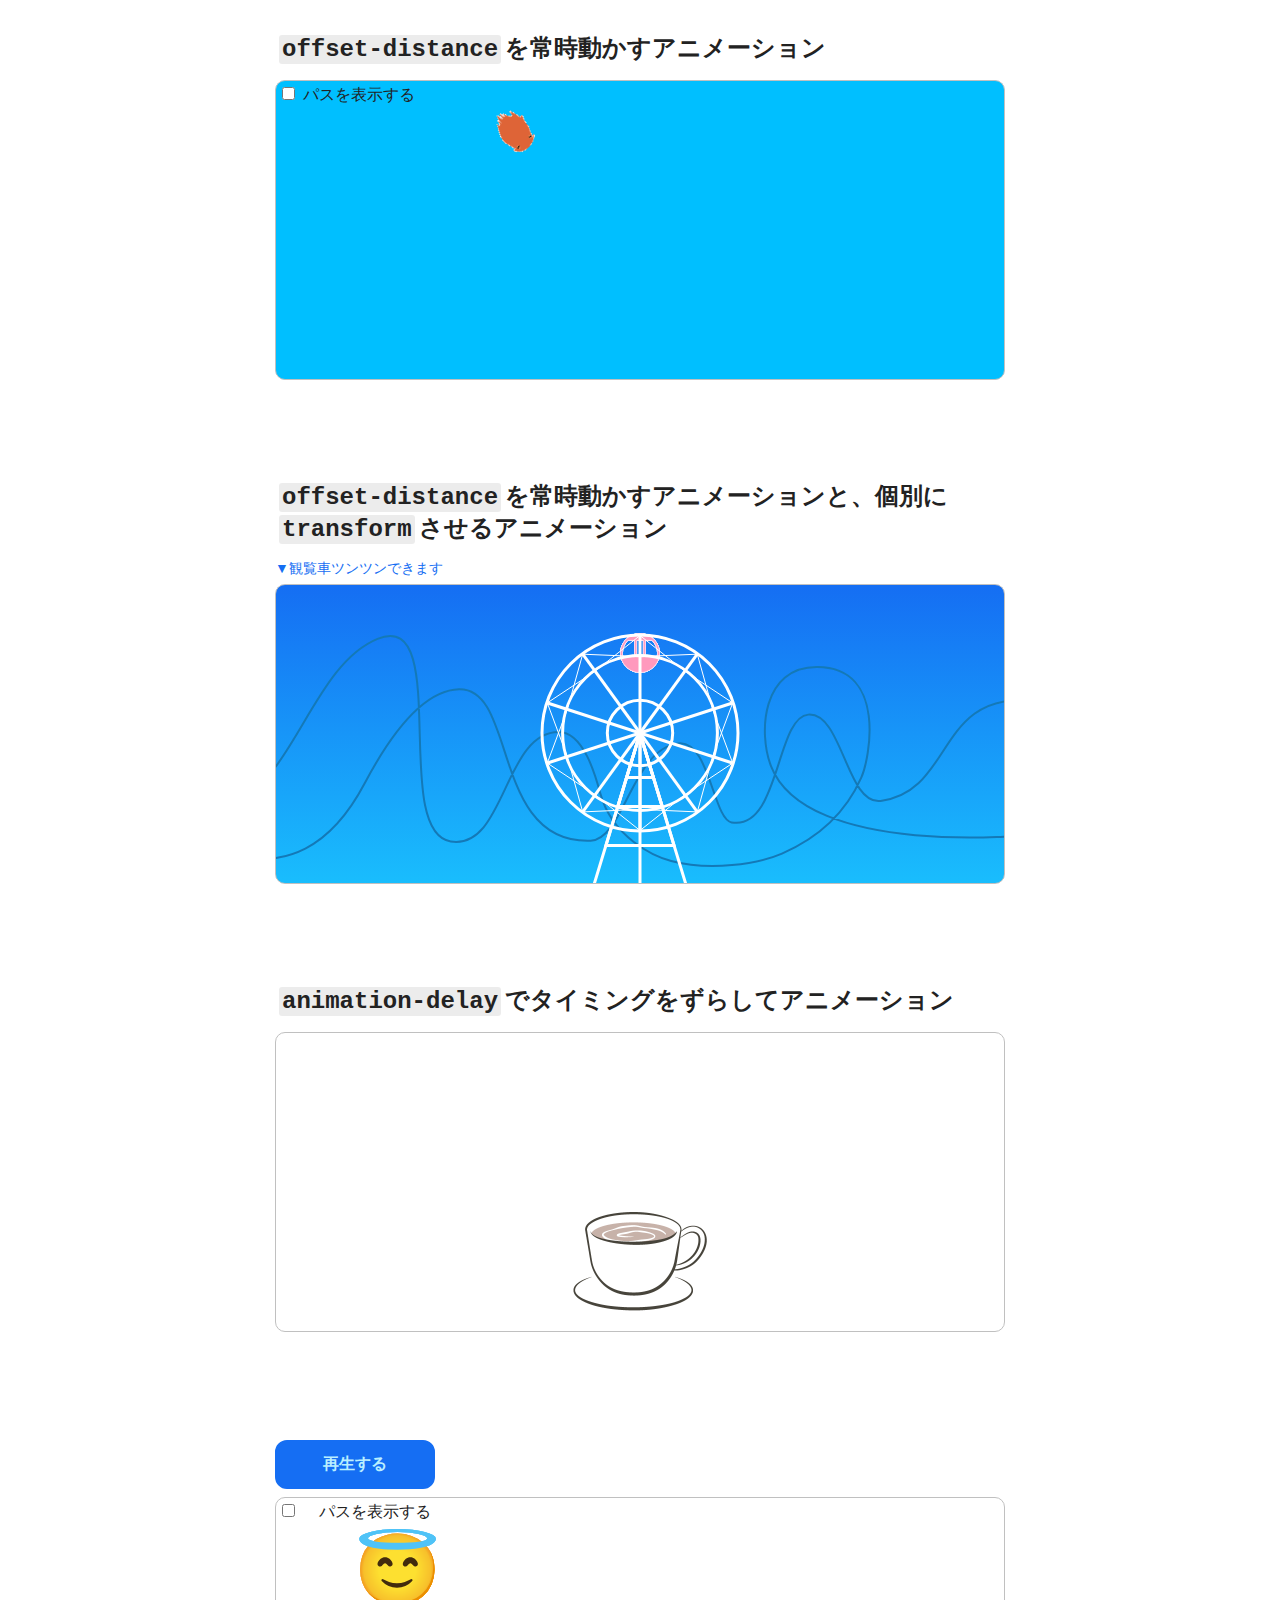
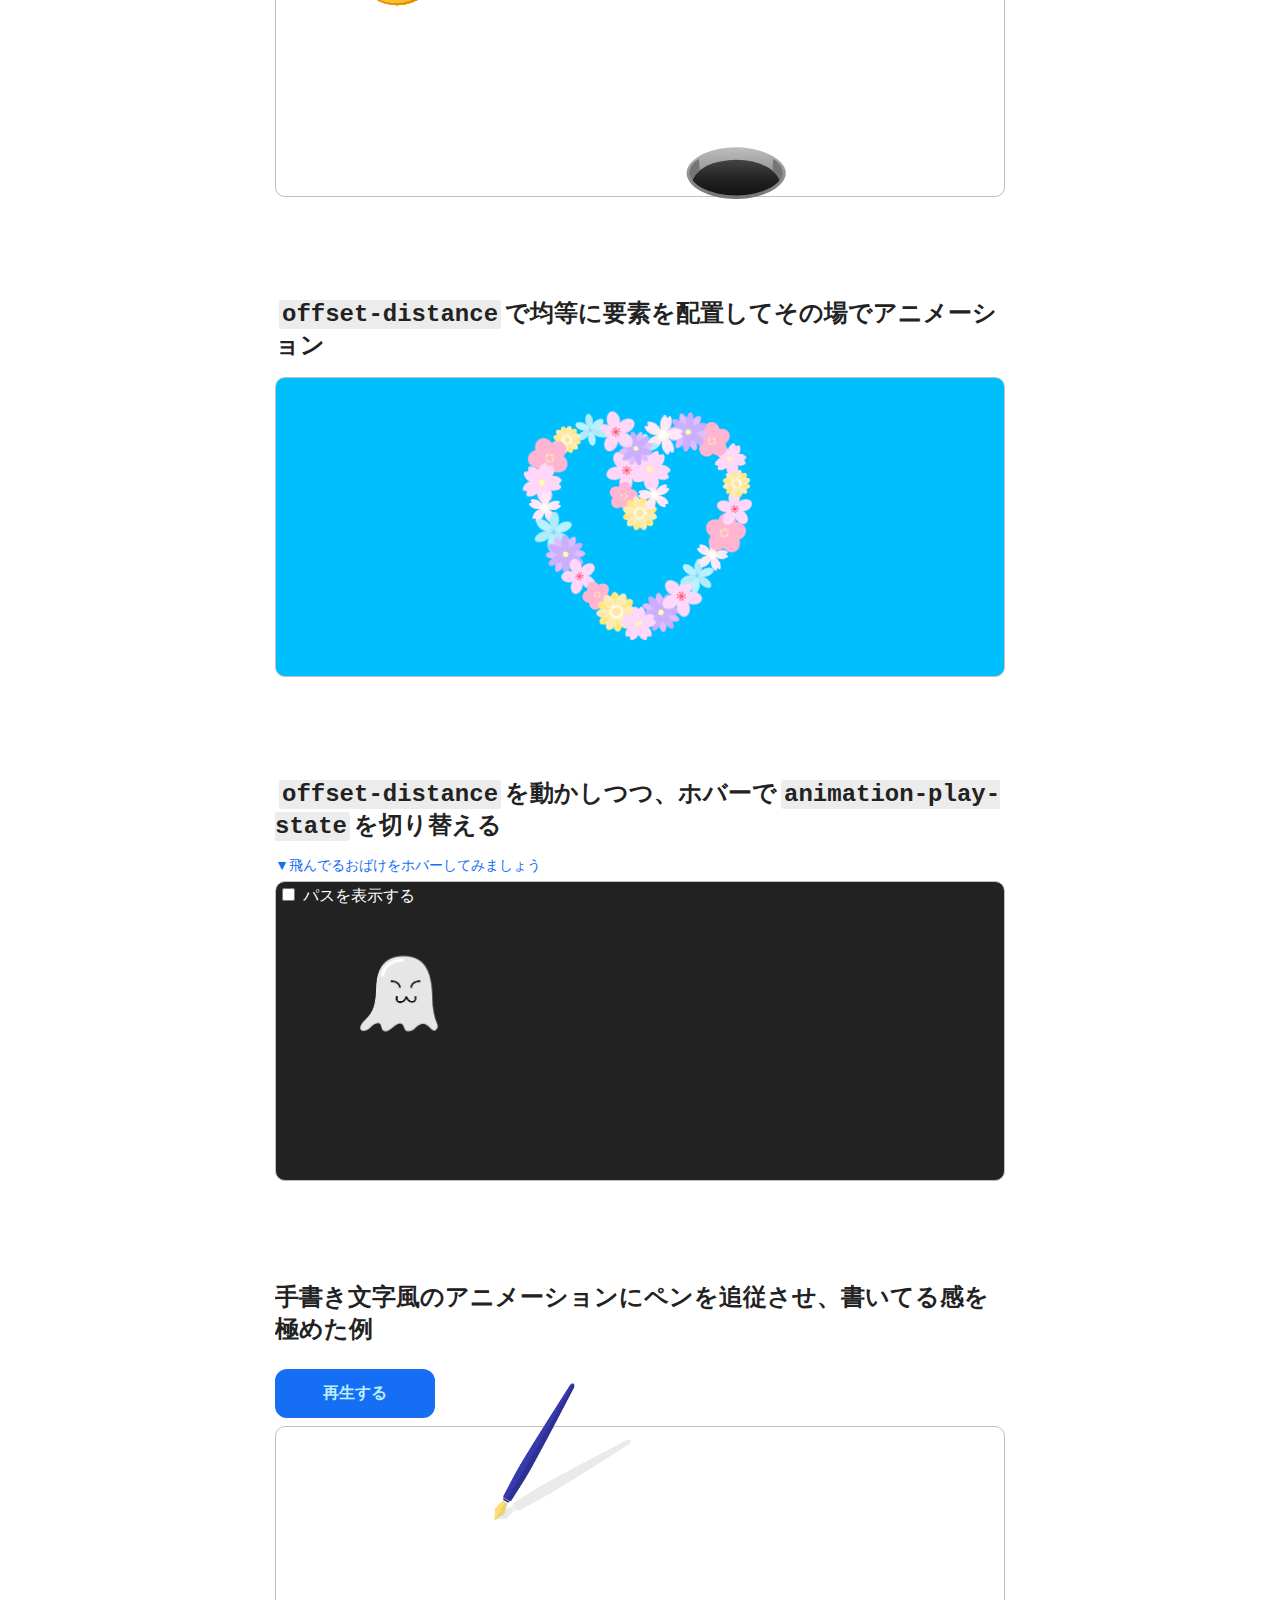
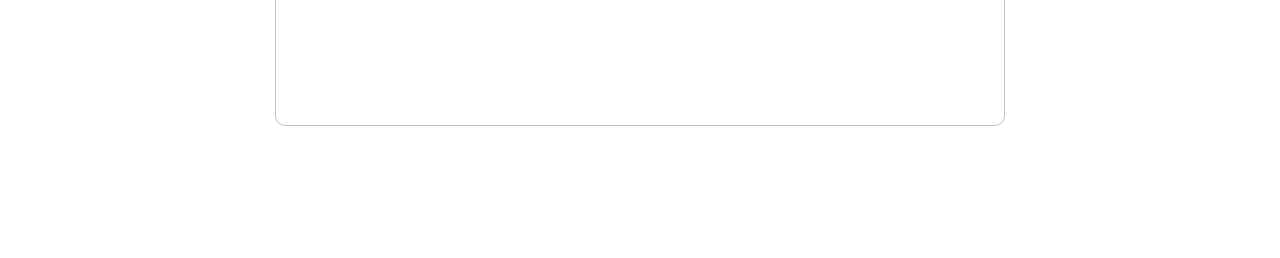
==== commit 9cdba558: "モバイルサイズでの調整・コメント追加・修正等" ====
--- a/index.html
+++ b/index.html
@@ -36,80 +36,82 @@
     <p class="hoverHere">▼観覧車ツンツンできます</p>
     <div class="wrapper wrapper__amusementPark">
       <div class="rollerCoaster">
-        <span class="rollerCoaster_vehicle" style="--index: 0;"></span>
-        <span class="rollerCoaster_vehicle" style="--index: 1;"></span>
-        <span class="rollerCoaster_vehicle" style="--index: 2;"></span>
-        <span class="rollerCoaster_vehicle" style="--index: 3;"></span>
+        <div class="rollerCoaster_vehicle">
+          <span class="rollerCoaster_vehicle_item" style="--index: 0;"></span>
+          <span class="rollerCoaster_vehicle_item" style="--index: 1;"></span>
+          <span class="rollerCoaster_vehicle_item" style="--index: 2;"></span>
+          <span class="rollerCoaster_vehicle_item" style="--index: 3;"></span>
+        </div>
 
         <span class="rollerCoaster_rail"></span>
       </div>
 
       <div class="ferrisWheel">
-        <!-- スマホでもタップで動かしたいため ontouchstart を追加しています-->
-        <div class="ferrisWheel_gondola gondola_0" style="--index: 0;" ontouchstart>
-          <div class="gondola">
-            <svg width="40" height="40" viewBox="0 0 40 40">
-              <use href="./images/amusementPark/ferriswheel_gondola.svg#gondola"/>
-            </svg>
-          </div>
-        </div>
-        <div class="ferrisWheel_gondola gondola_1" style="--index: 1;" ontouchstart>
-          <div class="gondola">
-            <svg width="40" height="40" viewBox="0 0 40 40">
-              <use href="./images/amusementPark/ferriswheel_gondola.svg#gondola"/>
-            </svg>
-          </div>
-        </div>
-        <div class="ferrisWheel_gondola gondola_2" style="--index: 2;" ontouchstart>
-          <div class="gondola">
-            <svg width="40" height="40" viewBox="0 0 40 40">
-              <use href="./images/amusementPark/ferriswheel_gondola.svg#gondola"/>
-            </svg>
-          </div>
-        </div>
-        <div class="ferrisWheel_gondola gondola_3" style="--index: 3;" ontouchstart>
-          <div class="gondola">
-            <svg width="40" height="40" viewBox="0 0 40 40">
-              <use href="./images/amusementPark/ferriswheel_gondola.svg#gondola"/>
-            </svg>
-          </div>
-        </div>
-        <div class="ferrisWheel_gondola gondola_4" style="--index: 4;" ontouchstart>
-          <div class="gondola">
-            <svg width="40" height="40" viewBox="0 0 40 40">
-              <use href="./images/amusementPark/ferriswheel_gondola.svg#gondola"/>
-            </svg>
-          </div>
-        </div>
-        <div class="ferrisWheel_gondola gondola_5" style="--index: 5;" ontouchstart>
-          <div class="gondola">
-            <svg width="40" height="40" viewBox="0 0 40 40">
-              <use href="./images/amusementPark/ferriswheel_gondola.svg#gondola"/>
-            </svg>
-          </div>
-        </div>
-        <div class="ferrisWheel_gondola gondola_6" style="--index: 6;" ontouchstart>
-          <div class="gondola">
-            <svg width="40" height="40" viewBox="0 0 40 40">
-              <use href="./images/amusementPark/ferriswheel_gondola.svg#gondola"/>
-            </svg>
-          </div>
-        </div>
-        <div class="ferrisWheel_gondola gondola_7" style="--index: 7;" ontouchstart>
-          <div class="gondola">
-            <svg width="40" height="40" viewBox="0 0 40 40">
-              <use href="./images/amusementPark/ferriswheel_gondola.svg#gondola"/>
-            </svg>
-          </div>
-        </div>
-        <div class="ferrisWheel_gondola gondola_8" style="--index: 8;" ontouchstart>
-          <div class="gondola">
-            <svg width="40" height="40" viewBox="0 0 40 40">
-              <use href="./images/amusementPark/ferriswheel_gondola.svg#gondola"/>
-            </svg>
-          </div>
-        </div>
-        <div class="ferrisWheel_gondola gondola_9" style="--index: 9;" ontouchstart>
+        <!-- スマホでもタップで動かしたいため ontouchstart を追加しています -->
+        <div class="ferrisWheel_gondola" style="--index: 0;" ontouchstart>
+          <div class="gondola">
+            <svg width="40" height="40" viewBox="0 0 40 40">
+              <use href="./images/amusementPark/ferriswheel_gondola.svg#gondola"/>
+            </svg>
+          </div>
+        </div>
+        <div class="ferrisWheel_gondola" style="--index: 1;" ontouchstart>
+          <div class="gondola">
+            <svg width="40" height="40" viewBox="0 0 40 40">
+              <use href="./images/amusementPark/ferriswheel_gondola.svg#gondola"/>
+            </svg>
+          </div>
+        </div>
+        <div class="ferrisWheel_gondola" style="--index: 2;" ontouchstart>
+          <div class="gondola">
+            <svg width="40" height="40" viewBox="0 0 40 40">
+              <use href="./images/amusementPark/ferriswheel_gondola.svg#gondola"/>
+            </svg>
+          </div>
+        </div>
+        <div class="ferrisWheel_gondola" style="--index: 3;" ontouchstart>
+          <div class="gondola">
+            <svg width="40" height="40" viewBox="0 0 40 40">
+              <use href="./images/amusementPark/ferriswheel_gondola.svg#gondola"/>
+            </svg>
+          </div>
+        </div>
+        <div class="ferrisWheel_gondola" style="--index: 4;" ontouchstart>
+          <div class="gondola">
+            <svg width="40" height="40" viewBox="0 0 40 40">
+              <use href="./images/amusementPark/ferriswheel_gondola.svg#gondola"/>
+            </svg>
+          </div>
+        </div>
+        <div class="ferrisWheel_gondola" style="--index: 5;" ontouchstart>
+          <div class="gondola">
+            <svg width="40" height="40" viewBox="0 0 40 40">
+              <use href="./images/amusementPark/ferriswheel_gondola.svg#gondola"/>
+            </svg>
+          </div>
+        </div>
+        <div class="ferrisWheel_gondola" style="--index: 6;" ontouchstart>
+          <div class="gondola">
+            <svg width="40" height="40" viewBox="0 0 40 40">
+              <use href="./images/amusementPark/ferriswheel_gondola.svg#gondola"/>
+            </svg>
+          </div>
+        </div>
+        <div class="ferrisWheel_gondola" style="--index: 7;" ontouchstart>
+          <div class="gondola">
+            <svg width="40" height="40" viewBox="0 0 40 40">
+              <use href="./images/amusementPark/ferriswheel_gondola.svg#gondola"/>
+            </svg>
+          </div>
+        </div>
+        <div class="ferrisWheel_gondola" style="--index: 8;" ontouchstart>
+          <div class="gondola">
+            <svg width="40" height="40" viewBox="0 0 40 40">
+              <use href="./images/amusementPark/ferriswheel_gondola.svg#gondola"/>
+            </svg>
+          </div>
+        </div>
+        <div class="ferrisWheel_gondola" style="--index: 9;" ontouchstart>
           <div class="gondola">
             <svg width="40" height="40" viewBox="0 0 40 40">
               <use href="./images/amusementPark/ferriswheel_gondola.svg#gondola"/>
@@ -123,29 +125,8 @@
     </div>
   </section>
 
-  <section id="face">
+  <section id="coffee">
     <h2><code>animation-delay</code>でタイミングをずらしてアニメーション</h2>
-    <button data-button-id="face">再生する</button>
-    <div class="wrapper wrapper__face face" data-wrapper-id="face">
-      <span class="face_box">🕳</span>
-
-      <div class="face_imageWrapper">
-        <span class="face_image" style="--index: 4;">😇</span>
-        <span class="face_image" style="--index: 3;">😇</span>
-        <span class="face_image" style="--index: 2;">😇</span>
-        <span class="face_image" style="--index: 1;">😇</span>
-        <span class="face_image" style="--index: 0;">😇</span>
-      </div>
-
-      <div class="face_panel">
-        <input type="checkbox" id="path-face">
-        <label for="path-face">パスを表示する</label>
-        <span class="face_panel_path"></span>
-      </div>
-    </div>
-  </section>
-
-  <section id="coffee">
     <div class="wrapper coffee">
       <div class="coffee_text">
         <span>L</span>
@@ -171,6 +152,27 @@
     </div>
   </section>
 
+  <section id="face">
+    <button data-button-id="face">再生する</button>
+    <div class="wrapper wrapper__face face" data-wrapper-id="face">
+      <span class="face_box">🕳</span>
+
+      <div class="face_imageWrapper">
+        <span class="face_image" style="--index: 4;">😇</span>
+        <span class="face_image" style="--index: 3;">😇</span>
+        <span class="face_image" style="--index: 2;">😇</span>
+        <span class="face_image" style="--index: 1;">😇</span>
+        <span class="face_image" style="--index: 0;">😇</span>
+      </div>
+
+      <div class="face_panel">
+        <input type="checkbox" id="path-face">
+        <label for="path-face">パスを表示する</label>
+        <span class="face_panel_path"></span>
+      </div>
+    </div>
+  </section>
+
   <section id="flower">
     <h2><code>offset-distance</code>で均等に要素を配置してその場でアニメーション</h2>
     <div class="wrapper wrapper__flower">
@@ -220,14 +222,15 @@
           <span class="ghost_panel_path"></span>
         </div>
 
-        <span class="ghost_image"></span>
+        <!-- スマホでもタップで動かしたいため ontouchstart を追加しています -->
+        <span class="ghost_image" ontouchstart></span>
       </div>
     </div>
   </section>
 
   <section id="letters">
     <h2>
-      よく見る手書き風で文字が登場するアニメーションに、<code>offset-distance</code>で万年筆を動かして、書いている感を極めたアニメーション
+      手書き文字風のアニメーションにペンを追従させ、書いてる感を極めた例
     </h2>
     <button data-button-id="letters">再生する</button>
     <div class="wrapper wrapper__letters">
@@ -252,6 +255,7 @@
             </g>
 
             <mask id="letters-svg-mask">
+              <!-- 🌟万年筆のoffset-pathに指定するパスと同じ値です🌟-->
               <path
                   d="m2.348,80.572s13.419,12.98,21.14,11.079c11.174-2.751,31.536-24.701,38.025-25.239,6.389-.53-21.385,25.693-24.459,29.718-5.413,7.09-11.605,25.283-4.55,31.493,7.863,6.923,13.393-.655,24.769-25.374,5.379-11.687-4.068,10.878-3.945,16.587.122,5.676,1.673,14.786,13.121,13.366,13.775-1.709,27.472-54.096,41.337-72.768C119.974,43.023,148.869,1.639,164.589,3.026c13.958,1.232.197,23.508-1.461,26.479-3.816,6.839-18.161,39.068-46.781,47.618-20.951,6.259-24.626,35.136-24.711,36.652-.236,4.194,10.144,9.91,24.458-1.367,7.269-5.726-15.819-2.254-28.611,11.33-5.506,5.846,2.134,14.338,22.023,5.488,8.209-3.652,13.658-17.127,22.108-34.831,8.083-16.934,16.413-30.211,25.093-42.971,8.832-12.984,11.515-19.457,14.518-17.214,1.995,1.49-1.672,6.158-4.269,11.16-14.194,27.343-50.166,83.811-49.027,85.52,1.501,2.251,23.432-36.26,32.686-36.26s14.804,15.181,7.831,19.498c-.859.531.69-4.121-3.254-5.512-4.446-1.568-15.376,3.873-19.058,10.17-4.582,7.836,1.464,17.941,16.606,10.476,5.443-2.683,7.921-8.839,11.257-13.964,5.06-7.774,10.053-14.656,14.253-15.158,4.712-.563,6.287,6.287,6.287,6.287,0,0-6.17.676-11.059,5.378-7.294,7.016-14.107,18.556-6.59,19.339,10.68,1.112,26.25-15.425,19.163-24.49-3.502-4.48,19.11.016,19.11.016,0,0-15.172,22.934-13.202,21.95,7.36-3.68,22.652-16.087,27.364-18.532,3.843-1.994-8.655,18.608-8.655,18.608,0,0,24.492-19.558,28.995-18.558,2.483.552-7.782,13.937-17.175,36.307-7.761,18.484-17.071,46.77-18.527,55.455-4.023,23.99-1.911,60.906,17.765,61.991,15.992.882,21.799-8.424,33.696-21.683,16.131-17.979-26.232-116.275-15.112-123.496,1.019-.662,3.398,1.227,5.684.955,6.86-.816,16.662-2.504,19.182-6.277,4.198-6.286-7.162-6.324-13.13-3.134-9.205,4.921-14.85,16.586-2.918,20.99,9.58,3.536,44.874-28.294,44.874-28.294"
                   fill="none" stroke="white" stroke-width="5.5"/>
@@ -265,8 +269,6 @@
   </section>
 </div>
 
-<!--TODO: 見出し検討 -->
-
 <script src="script/index.js" type="module"></script>
 </body>
 
--- a/style/base.css
+++ b/style/base.css
@@ -5,7 +5,7 @@
   margin: 0;
 }
 
-:root{
+:root {
   --main-color: #156ef3;
   --sub-color: #baefff;
 }
@@ -71,40 +71,9 @@
   padding: 1px 3px;
 }
 
-.navigation {
-  position: fixed;
-  top: 0;
-  left: 0;
-  display: flex;
-  flex-direction: column;
-  margin-left: 8px;
-}
-
-@media (max-width: 1050px) {
-  .navigation {
-    display: none;
-  }
-}
-
-.navigation li {
-  margin-bottom: 4px;
-}
-
-.navigation a {
-  color: royalblue;
-  text-underline-offset: 4px;
-}
-
-.navigation li:hover > a {
-  color: blue;
-}
-
 .contents {
   max-width: 730px;
   margin: 0 auto;
-
-  width: 100%;
-  height: 100%;
   overflow: hidden;
 }
 
@@ -150,7 +119,7 @@
   }
 }
 
-input[type="checkbox"]{
+input[type="checkbox"] {
   margin-left: 6px;
 }
 
--- a/style/offset.css
+++ b/style/offset.css
@@ -27,7 +27,7 @@
 }
 
 /* パスの表示/非表示を切り替えるパネル */
-.pancake_panel{
+.pancake_panel {
   width: 100%;
 }
 
@@ -51,30 +51,38 @@
 }
 
 /* ------------------ 遊園地：観覧車 ------------------ */
+.wrapper__amusementPark {
+  position: relative;
+}
+
 .ferrisWheel {
-  position: relative;
+  position: absolute;
+  left: 50%;
+  bottom: 0;
   width: 200px;
-  margin: 50px auto 0;
+  height: 250px;
+  translate: -50%;
 }
 
 .ferrisWheel_gondola {
-  user-select: none;
-  cursor: pointer;
   position: absolute;
   width: 40px;
   height: 40px;
-  offset: path("M100,0 A100,100 0 1,1 100,200 A100,100 0 1,1 100,0 Z") 0deg;
+  margin-top: 20px; /* offset-anchorプロパティが全ブラウザでは対応していないので、余白で位置を調整 */
+  fill: hsl(calc(15deg + var(--index) * 36deg), 100%, 80%); /* CSS変数(--index)の値に応じて色相をずらし、レインボーにする */
+  cursor: pointer;
+  offset-path: path("M100,0 A100,100 0 1,1 100,200 A100,100 0 1,1 100,0 Z");
+  offset-rotate: 0deg;
   animation: rotate-gondola 40s linear infinite;
-  fill: hsl(calc(15deg + var(--index) * 36deg), 100%, 80%); /* インデックスに応じて色相をずらし、レインボーにする */
-  margin-top: 20px; /* offset-anchorプロパティが全ブラウザでは対応していないので、余白で位置を調整 */
-}
-
+}
+
+/* 観覧車が回転するアニメーション */
 @keyframes rotate-gondola {
   from {
-    offset-distance: calc(10% * var(--index));
+    offset-distance: calc(10% * var(--index)); /* 0% 10% 20% ... 90% */
   }
   to {
-    offset-distance: calc(100% + 10% * var(--index));
+    offset-distance: calc(100% + 10% * var(--index)); /* 100% 110% 120% ... 190% */
   }
 }
 
@@ -91,13 +99,14 @@
   }
 }
 
-/* この作例に限りスマホでも動作させたいので、HTMLにontouchstartを追加し、CSSでactiveクラスを指定しています */
+/* スマホでも動作させたいので、HTMLにontouchstartを追加し、CSSでactiveクラスを指定しています */
 @media (any-hover: none) {
   .ferrisWheel_gondola:active .gondola {
     animation: swing-gondola 0.8s ease-out;
   }
 }
 
+/* ゴンドラが揺れるアニメーション */
 @keyframes swing-gondola {
   0% {
     transform: rotate(0deg);
@@ -121,7 +130,6 @@
     transform: rotate(0deg);
   }
 }
-
 
 .ferrisWheel_wheel, .ferrisWheel_frame {
   position: absolute;
@@ -144,7 +152,7 @@
   }
 }
 
-.ferrisWheel_frame{
+.ferrisWheel_frame {
   width: 200px;
   height: 250px;
   background-image: url("../images/amusementPark/ferriswheel_frame.svg");
@@ -152,13 +160,19 @@
 
 /* --------- 遊園地：ジェットコースター --------- */
 .rollerCoaster {
-  position: relative;
   pointer-events: none;
 }
 
 .rollerCoaster_vehicle {
-  position: absolute;
-  left: -32px;
+  position: relative;
+  left: 50%;
+  width: 790px;
+  height: 300px;
+  translate: -50%;
+}
+
+.rollerCoaster_vehicle_item {
+  position: absolute;
   display: block;
   width: 16px;
   height: 8px;
@@ -173,10 +187,10 @@
   position: absolute;
   top: 1px;
   left: 50%;
+  translate: -50%;
   display: block;
   width: 790px;
   height: 300px;
-  translate: -50%;
   background-image: url("../images/amusementPark/rail.svg");
 }
 
@@ -197,7 +211,7 @@
 }
 
 .face_image {
-  font-size: 80px;
+  font-size: 70px;
   display: block;
   position: absolute;
   offset-path: path("m7.579,48.28c114.35,54.268,524.564-71.845,476.339,81.622-25.183,80.141-151.478,126.903-87.591,1.288,27.652-54.369-108.662-76.021-177.524-62.242-118.179,23.646-149.776,95.926-90.369,99.401,54.753,3.203,102.829-66.887,158.232-55.114,58.5,12.432-73.273,126.765-174.188,126.765-208.804,0-66.532-203.626,69.395-223.697C292.706-.062,368.352,35.795,376.468,80.905c12.045,66.953-14.822,119.602-30.653,169.095");
@@ -246,9 +260,6 @@
 
 .face_panel_path {
   visibility: hidden;
-}
-
-.face_panel_path::after {
   content: "";
   display: block;
   width: 500px;
@@ -275,12 +286,21 @@
   cursor: pointer;
   offset-path: path("m241.751,142.925c43.31-20.713,56.006-62.201,100.549-86.711,44.272-24.361,156.608-41.807,178.889-33.531,58.392,21.69-37.254,58.35-43.212,60.362-44.593,15.06-166.413,5.261-262.904-14.993-40.339-8.468-145.335-63.352-179.788-15.503-30.698,42.634,28.139,84.58,101.046,64.34,86.311-23.961,163.652-4.758,251.582,10.994,48.604,8.707,166.749,19.277,112.151,47.34-36.778,18.904-131.732,7.721-198.408,1.747C180.349,166.1-8.912,291.142.864,201.323c6.569-60.352,175.83-23.933,240.887-58.398");
   offset-rotate: 0deg;
-  animation: move 40s linear infinite, ghost-direction 40s linear infinite;
-  animation-play-state: running;
+  /*animation: move 40s linear infinite, flip-ghost 40s linear infinite;*/
+  /*animation-play-state: running;*/
+
+  offset-distance: 41%;
+}
+
+@media (max-width: 760px) {
+  .ghost_image {
+    left: calc(50% - 185px);
+    offset-path: path("m165.731,142.925c29.663-20.713,38.358-62.201,68.865-86.711,30.322-24.361,107.26-41.807,122.52-33.531,39.992,21.69-25.515,58.35-29.595,60.362-30.541,15.06-113.975,5.261-180.061-14.993-27.628-8.468-99.539-63.352-123.135-15.503-21.025,42.634,19.273,84.58,69.206,64.34,59.114-23.961,112.084-4.758,172.307,10.994,33.289,8.707,114.205,19.277,76.811,47.34-25.189,18.904-90.223,7.721-135.888,1.747C123.677,166.1-5.946,291.142.749,201.323c4.499-60.352,120.425-23.933,164.982-58.398");
+  }
 }
 
 /* パスの左右両端の位置で、フリップして向きを変える。offset-distanceを動かして、パス上では何％が両端になるのか確認し、キーフレームを打つ */
-@keyframes ghost-direction {
+@keyframes flip-ghost {
   15% {
     transform: scaleX(1);
   }
@@ -343,7 +363,7 @@
 .ghost_image::before {
   opacity: 1;
   background-image: url("../images/ghost/ghost_fluid.png");
-  animation: floating 1s ease-out infinite alternate;
+  /*animation: floating 1s ease-out infinite alternate;*/
 }
 
 .ghost_image::after {
@@ -351,17 +371,36 @@
   background-image: url("../images/ghost/ghost_rigid.png");
 }
 
-.ghost_image:hover {
-  animation-play-state: paused;
-}
-
-.ghost_image:hover.ghost_image::before {
-  opacity: 0;
-}
-
-.ghost_image:hover.ghost_image::after {
-  opacity: 1;
-  animation: shaking 0.1s linear infinite;
+/* ホバー可能なデバイスでのみ適用 */
+@media (any-hover: hover) {
+  .ghost_image:hover {
+    animation-play-state: paused;
+  }
+
+  .ghost_image:hover.ghost_image::before {
+    opacity: 0;
+  }
+
+  .ghost_image:hover.ghost_image::after {
+    opacity: 1;
+    animation: shaking 0.1s linear infinite;
+  }
+}
+
+/* スマホでも動作させたいので、HTMLにontouchstartを追加し、CSSでactiveクラスを指定しています */
+@media (any-hover: none) {
+  .ghost_image:active {
+    animation-play-state: paused;
+  }
+
+  .ghost_image:active.ghost_image::before {
+    opacity: 0;
+  }
+
+  .ghost_image:active.ghost_image::after {
+    opacity: 1;
+    animation: shaking 0.1s linear infinite;
+  }
 }
 
 /* パスの表示/非表示を切り替えるパネル */
@@ -378,11 +417,18 @@
   visibility: hidden;
 }
 
-.ghost_panel_path::after{
+.ghost_panel_path::after {
   content: "";
   width: 540px;
   height: 260px;
   background-image: url("../images/ghost/ghost_path.svg");
+}
+
+@media (max-width: 760px) {
+  .ghost_panel_path::after {
+    width: 370px;
+    background-image: url("../images/ghost/ghost_path_sp.svg");
+  }
 }
 
 #path-ghost:checked ~ .ghost_panel_path {
@@ -419,6 +465,8 @@
   background-size: contain;
   translate: 50% -50%; /* ペン先を文字に合わせる */
   pointer-events: none;
+
+  /* 🌟SVGの<mask>に指定するパスと同じ値です🌟 */
   offset-path: path("m2.348,80.572s13.419,12.98,21.14,11.079c11.174-2.751,31.536-24.701,38.025-25.239,6.389-.53-21.385,25.693-24.459,29.718-5.413,7.09-11.605,25.283-4.55,31.493,7.863,6.923,13.393-.655,24.769-25.374,5.379-11.687-4.068,10.878-3.945,16.587.122,5.676,1.673,14.786,13.121,13.366,13.775-1.709,27.472-54.096,41.337-72.768C119.974,43.023,148.869,1.639,164.589,3.026c13.958,1.232,3.197,23.508,1.539,26.479-3.816,6.839-18.976,43.678-49.781,50.618-21.331,4.806-24.626,32.136-24.711,33.652-.236,4.194,10.144,9.91,24.458-1.367,7.269-5.726-15.819-2.254-28.611,11.33-5.506,5.846,2.166,14.859,22.055,6.01,8.209-3.652,10.733-19.208,20.994-35.927,16.136-26.291,41.535-63.148,44.543-63.683,2.451-.436-2.686,4.953-7.278,13.516-14.464,26.973-50.589,84.537-49.449,86.245,1.501,2.251,23.012-35.269,32.267-35.269s14.804,15.181,7.831,19.498c-.859.531.69-4.121-3.254-5.512-4.446-1.568-14.315,3.266-17.997,9.563-4.582,7.836,1.063,19.99,15.483,10.283,16.427-11.057,18.603-27.489,25.571-28.322,4.712-.563,6.287,6.287,6.287,6.287,0,0-6.17.676-11.059,5.378-7.294,7.016-14.107,18.556-6.59,19.339,10.68,1.112,26.25-15.425,19.163-24.49-3.502-4.48,19.11.016,19.11.016,0,0-15.172,22.934-13.202,21.95,7.36-3.68,22.652-16.087,27.364-18.532,3.843-1.994-8.655,18.608-8.655,18.608,0,0,24.492-19.558,28.995-18.558,2.483.552-7.782,13.937-17.175,36.307-7.761,18.484-17.071,46.77-18.527,55.455-4.023,23.99-1.911,60.906,17.765,61.991,15.992.882,21.799-8.424,33.696-21.683,16.131-17.979-26.993-113.133-15.873-120.355,4.078-2.648,22.063-3.576,25.628-8.464,5.299-7.265-7.086-6.176-13.13-3.134-8.208,4.131-16.046,20.071-1.059,20.888,13.104.714,43.015-28.192,43.015-28.192");
   offset-rotate: 0deg;
 }
--- a/style/style.css
+++ b/style/style.css
@@ -2,25 +2,23 @@
 /* --------- コーヒー --------- */
 .coffee {
   position: relative;
-  height: 280px;
+  display: flex;
+  justify-content: center;
 }
 .coffee_text {
   position: absolute;
-  left: 45%;
-  bottom: 230px;
-  perspective: 200px;
+  bottom: 240px;
+  width: 136px;
   font-family: serif;
-  color: #534434;
-}
-.coffee_text span {
+  color: #47443b;
+}
+.coffee_text > span {
   position: absolute;
   display: block;
-  font-size: 1rem;
-  width: 1rem;
-  offset: path("m27.5,23.5c4,12,1,23-10,24C7.494,48.41.5,39.048.5,25.5.5,12.5,14.5.5,29.5.5c18.704,0,25.174,18.976,25,31-.231,16.017-7.146,24.634-13,34-5,8-10,13-15,28-3.64,10.92-2.652,23.753,5,30");
+  font-size: 16px;
+  offset-path: path("m61.498,27.295c9.366,9.437,4.071,22.205-6.929,23.205-10.006.91-19.834-7.567-19.834-23.475,0-13,12.942-24.525,31.834-24.525,18.704,0,25.174,19.976,25,32-.231,16.017-7.03,24.708-13,34-18.22,28.357-18.22,49.926-13,58");
   opacity: 0;
-  transform: rotateX(-10deg);
-  animation: move-text 3.2s linear infinite;
+  animation: move-text 3.2s linear infinite, distort-text 3.2s linear infinite;
 }
 .coffee_text > span:nth-child(1) {
   animation-delay: 0.1s;
@@ -77,30 +75,38 @@
   0% {
     offset-distance: 100%;
     opacity: 0;
-    scale: 1;
   }
   10% {
     opacity: 1;
   }
-  50% {
-    scale: 1.8;
-  }
   90% {
     opacity: 1;
   }
   100% {
+    offset-distance: 0;
     opacity: 0;
-    scale: 1;
+  }
+}
+@keyframes distort-text {
+  45% {
+    transform: scaleY(1);
+  }
+  65% {
+    transform: scaleY(1.8);
+  }
+  85% {
+    transform: scaleY(1);
+  }
+  100% {
+    transform: scaleY(0.5);
   }
 }
 .coffee_cup {
   position: absolute;
-  left: 50%;
-  bottom: 10px;
+  bottom: 20px;
   display: block;
   width: 136px;
   height: 100px;
-  translate: -50%;
   background-image: url("../images/coffee/coffee_cup.png");
   background-size: contain;
   background-repeat: no-repeat;
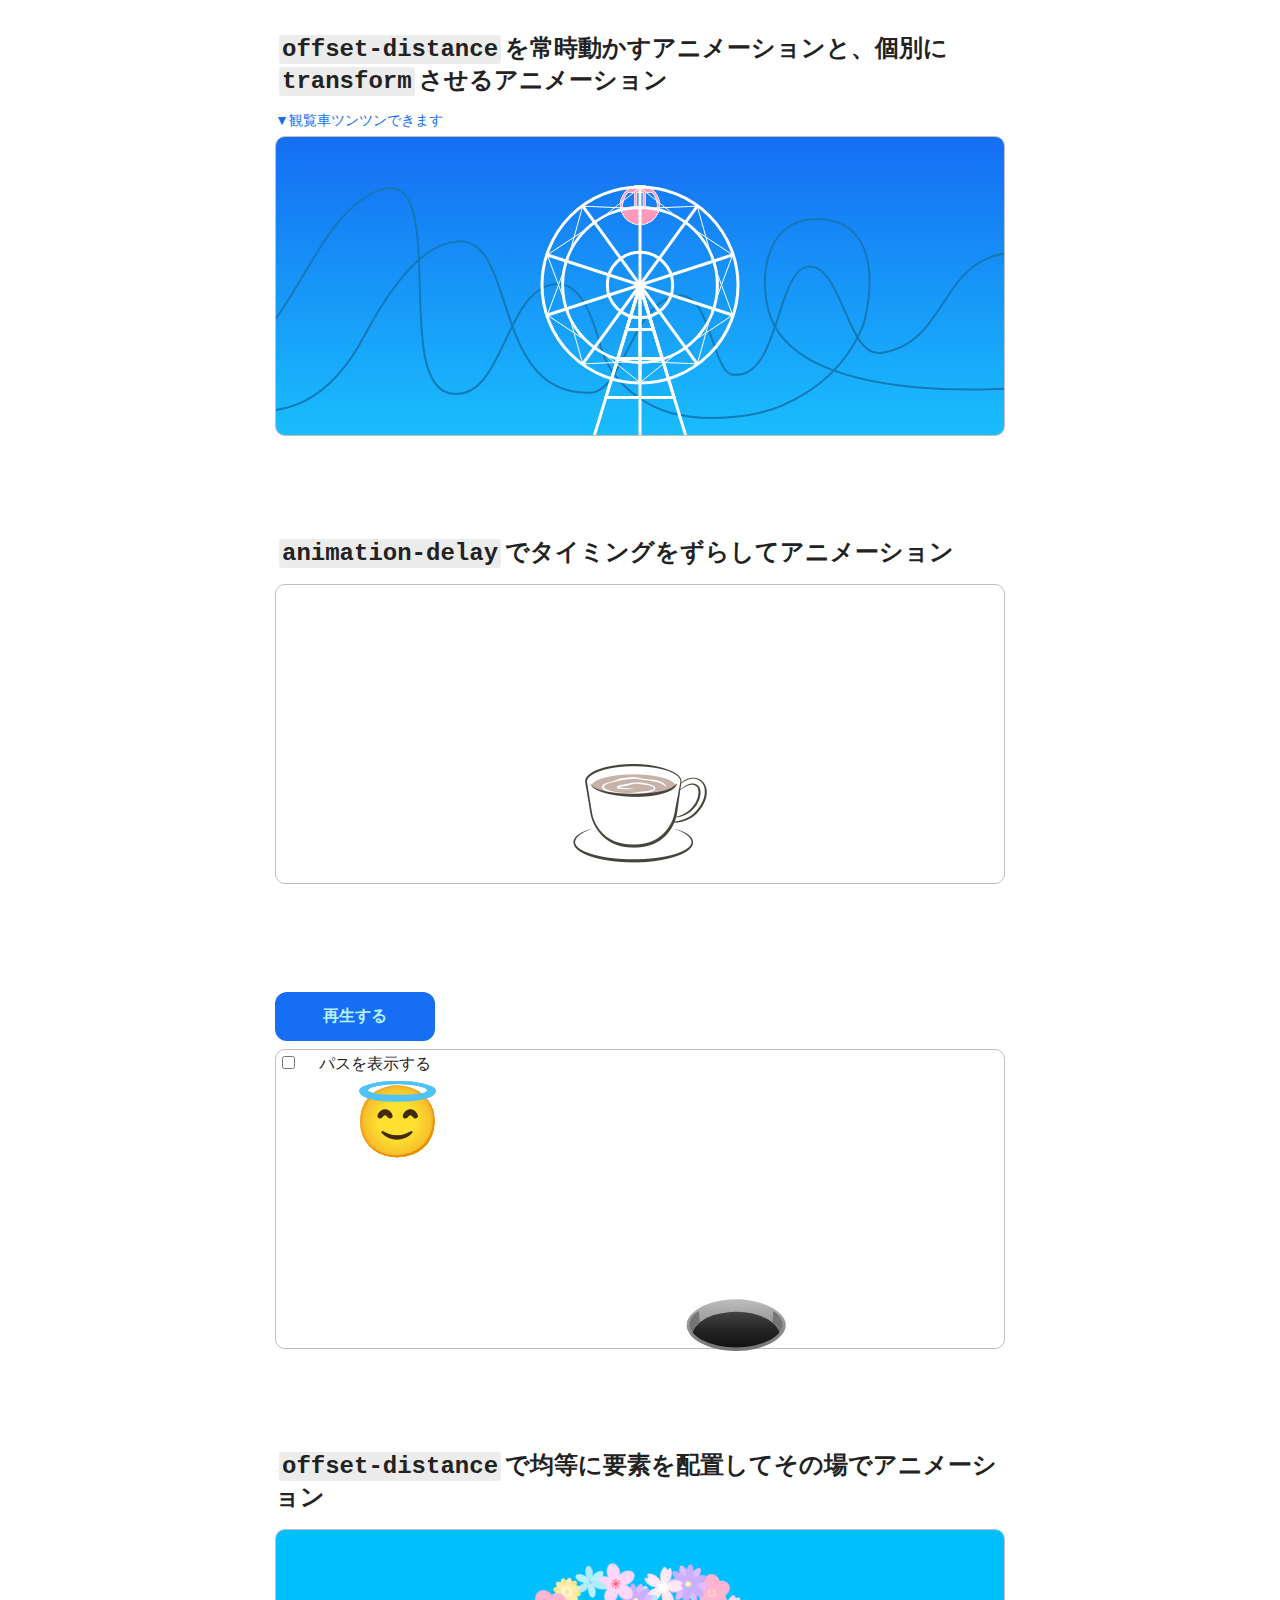
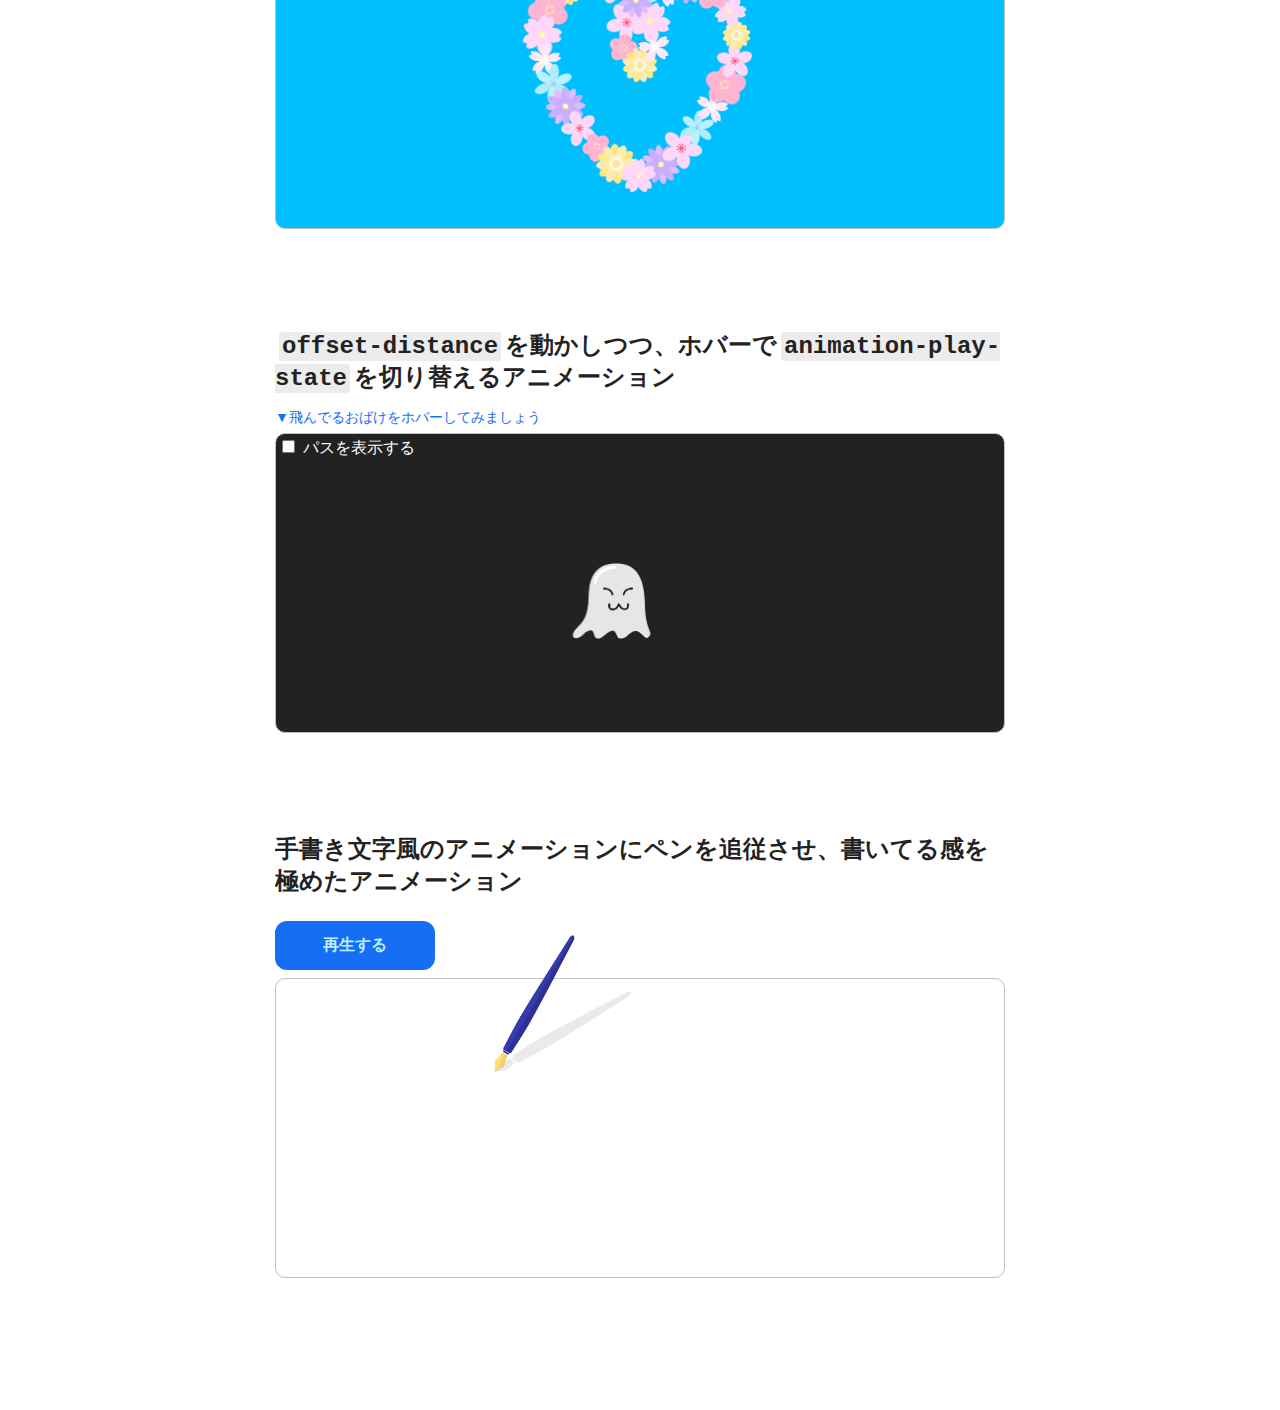
==== commit 12bd4d99: "メンダコを別ファイルに切り分け" ====
--- a/index.html
+++ b/index.html
@@ -18,19 +18,6 @@
 
 <body>
 <div class="contents">
-  <section id="pancake">
-    <h2><code>offset-distance</code>を常時動かすアニメーション</h2>
-    <div class="wrapper wrapper__pancake pancake">
-      <span class="pancake_image"></span>
-
-      <div class="pancake_panel">
-        <input type="checkbox" id="path-pancake">
-        <label for="path-pancake">パスを表示する</label>
-        <span class="pancake_panel_path"></span>
-      </div>
-    </div>
-  </section>
-
   <section id="park">
     <h2><code>offset-distance</code>を常時動かすアニメーションと、個別に<code>transform</code>させるアニメーション</h2>
     <p class="hoverHere">▼観覧車ツンツンできます</p>
@@ -212,7 +199,7 @@
   </section>
 
   <section id="ghost">
-    <h2><code>offset-distance</code>を動かしつつ、ホバーで<code>animation-play-state</code>を切り替える</h2>
+    <h2><code>offset-distance</code>を動かしつつ、ホバーで<code>animation-play-state</code>を切り替えるアニメーション</h2>
     <p class="hoverHere">▼飛んでるおばけをホバーしてみましょう</p>
     <div class="wrapper wrapper__ghost">
       <div class="ghost">
@@ -230,7 +217,7 @@
 
   <section id="letters">
     <h2>
-      手書き文字風のアニメーションにペンを追従させ、書いてる感を極めた例
+      手書き文字風のアニメーションにペンを追従させ、書いてる感を極めたアニメーション
     </h2>
     <button data-button-id="letters">再生する</button>
     <div class="wrapper wrapper__letters">
--- a/style/offset.css
+++ b/style/offset.css
@@ -1,53 +1,8 @@
+/* いくつかの作例で共通して使うキーフレームです */
 @keyframes move {
   to {
     offset-distance: 100%;
   }
-}
-
-/* ------------------ メンダコ ------------------ */
-.pancake {
-  position: relative;
-  width: 100%;
-  display: flex;
-  justify-content: center;
-}
-
-.pancake_image {
-  position: absolute;
-  top: calc(1rem + 8px); /* labelの高さ */
-  display: block;
-  width: 256px;
-  height: 144px;
-  translate: calc(-50% - 20px);
-  background-image: url("../images/pancake/pancake.GIF");
-  pointer-events: none;
-  offset-path: path("m151.363,24.535c34.261,34.838-42.065,118.74,33.549,142.049,64.387,19.848,50.065-102.368,139.927-113.695,109.927-13.856,75.035,64.581,83.68,110.545,12.157,64.636,86.686,83.689,111.933,25.314,25.219-58.312-39.419-40.603-38.543-99.518.491-32.993-26.601-61.017-64.31-61.017-139.281,0-66.329,188.211-135.904,188.237-71.351.027-2.296-134.161-96.919-134.161-66.593,0-36.324,104.43-92.322,127.132-41.714,16.911-68.195-14.6-57.769-49.188,4.351-14.435,32.224-56.076,31.875-76.524-.944-55.405,52.701-82.118,84.803-59.173");
-  offset-rotate: auto 90deg;
-  animation: move 40s linear infinite;
-}
-
-/* パスの表示/非表示を切り替えるパネル */
-.pancake_panel {
-  width: 100%;
-}
-
-.pancake_panel_path {
-  width: 100%;
-  display: flex;
-  justify-content: center;
-  visibility: hidden;
-}
-
-.pancake_panel_path::after {
-  content: "";
-  display: block;
-  width: 560px;
-  height: 240px;
-  background-image: url("../images/pancake/pancake_path.svg");
-}
-
-#path-pancake:checked ~ .pancake_panel_path {
-  visibility: visible;
 }
 
 /* ------------------ 遊園地：観覧車 ------------------ */
@@ -68,7 +23,7 @@
   position: absolute;
   width: 40px;
   height: 40px;
-  margin-top: 20px; /* offset-anchorプロパティが全ブラウザでは対応していないので、余白で位置を調整 */
+  translate: 0 20px; /* offset-anchorプロパティが全ブラウザでは対応していないので、translateで位置を調整 */
   fill: hsl(calc(15deg + var(--index) * 36deg), 100%, 80%); /* CSS変数(--index)の値に応じて色相をずらし、レインボーにする */
   cursor: pointer;
   offset-path: path("M100,0 A100,100 0 1,1 100,200 A100,100 0 1,1 100,0 Z");
@@ -108,33 +63,26 @@
 
 /* ゴンドラが揺れるアニメーション */
 @keyframes swing-gondola {
-  0% {
-    transform: rotate(0deg);
-  }
   10% {
-    transform: rotate(45deg);
+    rotate: 45deg;
   }
   35% {
-    transform: rotate(-38deg);
+    rotate: -38deg;
   }
   55% {
-    transform: rotate(25deg);
+    rotate: 25deg;
   }
   70% {
-    transform: rotate(-15deg);
+    rotate: -15deg;
   }
   90% {
-    transform: rotate(5deg);
-  }
-  100% {
-    transform: rotate(0deg);
+    rotate: 5deg;
   }
 }
 
 .ferrisWheel_wheel, .ferrisWheel_frame {
   position: absolute;
   display: block;
-  user-select: none;
   pointer-events: none;
 }
 
@@ -142,13 +90,12 @@
   width: 200px;
   height: 200px;
   background-image: url("../images/amusementPark/ferriswheel_wheel.svg");
-  transform-origin: center;
   animation: rotate-wheel 40s linear infinite;
 }
 
 @keyframes rotate-wheel {
-  100% {
-    transform: rotate(360deg);
+  to {
+    rotate: 360deg;
   }
 }
 
@@ -220,36 +167,30 @@
 }
 
 [data-wrapper-id="face"].is-active .face_image {
-  animation: move-face 4s ease-out calc(0.1s * var(--index)), disappear-face 4s linear calc(0.1s * var(--index));
-}
-
-@keyframes move-face {
+  animation: move 4s ease-out calc(0.1s * var(--index)), disappear-face 4s linear calc(0.1s * var(--index));
+}
+
+@keyframes disappear-face {
   70% {
     transform: scale(1);
   }
-
-  100% {
-    transform: scale(0);
-    offset-distance: 100%;
-  }
-}
-
-@keyframes disappear-face {
   85% {
     opacity: calc(1 - 0.2 * var(--index));
   }
-
   95% {
     opacity: 0;
   }
+  97%, 100% {
+    transform: scale(0);
+  }
 }
 
 .face_box {
   position: absolute;
-  display: block;
-  font-size: 90px;
   bottom: -15px;
   left: calc(50% + 40px);
+  display: block;
+  font-size: 90px;
 }
 
 /* パスの表示/非表示を切り替えるパネル */
@@ -286,21 +227,19 @@
   cursor: pointer;
   offset-path: path("m241.751,142.925c43.31-20.713,56.006-62.201,100.549-86.711,44.272-24.361,156.608-41.807,178.889-33.531,58.392,21.69-37.254,58.35-43.212,60.362-44.593,15.06-166.413,5.261-262.904-14.993-40.339-8.468-145.335-63.352-179.788-15.503-30.698,42.634,28.139,84.58,101.046,64.34,86.311-23.961,163.652-4.758,251.582,10.994,48.604,8.707,166.749,19.277,112.151,47.34-36.778,18.904-131.732,7.721-198.408,1.747C180.349,166.1-8.912,291.142.864,201.323c6.569-60.352,175.83-23.933,240.887-58.398");
   offset-rotate: 0deg;
-  /*animation: move 40s linear infinite, flip-ghost 40s linear infinite;*/
-  /*animation-play-state: running;*/
-
-  offset-distance: 41%;
+  animation: move 40s linear infinite, flip 40s linear infinite;
+  animation-play-state: running;
 }
 
 @media (max-width: 760px) {
   .ghost_image {
     left: calc(50% - 185px);
-    offset-path: path("m165.731,142.925c29.663-20.713,38.358-62.201,68.865-86.711,30.322-24.361,107.26-41.807,122.52-33.531,39.992,21.69-25.515,58.35-29.595,60.362-30.541,15.06-113.975,5.261-180.061-14.993-27.628-8.468-99.539-63.352-123.135-15.503-21.025,42.634,19.273,84.58,69.206,64.34,59.114-23.961,112.084-4.758,172.307,10.994,33.289,8.707,114.205,19.277,76.811,47.34-25.189,18.904-90.223,7.721-135.888,1.747C123.677,166.1-5.946,291.142.749,201.323c4.499-60.352,120.425-23.933,164.982-58.398");
+    offset-path: path("m167.145,142.925c27.134-20.713,35.088-62.201,62.994-86.711,27.737-24.361,98.116-41.807,112.075-33.531,36.583,21.69-23.34,58.35-27.072,60.362-27.938,15.06-104.259,5.261-164.711-14.993-25.273-8.468-91.053-63.352-112.638-15.503-19.232,42.634,17.63,84.58,63.306,64.34,54.075-23.961,102.529-4.758,157.618,10.994,30.451,8.707,104.469,19.277,70.263,47.34-23.042,18.904-82.531,7.721-124.304,1.747-76-10.869-194.574,114.173-188.448,24.354,4.116-60.352,110.159-23.933,150.917-58.398");
   }
 }
 
 /* パスの左右両端の位置で、フリップして向きを変える。offset-distanceを動かして、パス上では何％が両端になるのか確認し、キーフレームを打つ */
-@keyframes flip-ghost {
+@keyframes flip {
   15% {
     transform: scaleX(1);
   }
@@ -328,7 +267,7 @@
 }
 
 /* ふわふわ浮遊する動き */
-@keyframes floating {
+@keyframes float {
   from {
     transform: translateY(10%);
   }
@@ -338,7 +277,7 @@
 }
 
 /* ブルブル震える動き */
-@keyframes shaking {
+@keyframes shake {
   0% {
     transform: translateX(-4%);
   }
@@ -363,7 +302,7 @@
 .ghost_image::before {
   opacity: 1;
   background-image: url("../images/ghost/ghost_fluid.png");
-  /*animation: floating 1s ease-out infinite alternate;*/
+  animation: float 1s ease-out infinite alternate;
 }
 
 .ghost_image::after {
@@ -383,7 +322,7 @@
 
   .ghost_image:hover.ghost_image::after {
     opacity: 1;
-    animation: shaking 0.1s linear infinite;
+    animation: shake 0.1s linear infinite;
   }
 }
 
@@ -399,7 +338,7 @@
 
   .ghost_image:active.ghost_image::after {
     opacity: 1;
-    animation: shaking 0.1s linear infinite;
+    animation: shake 0.1s linear infinite;
   }
 }
 
--- a/style/style.css
+++ b/style/style.css
@@ -76,10 +76,7 @@
     offset-distance: 100%;
     opacity: 0;
   }
-  10% {
-    opacity: 1;
-  }
-  90% {
+  10%, 90% {
     opacity: 1;
   }
   100% {
@@ -168,126 +165,125 @@
   background-image: url("../images/flower/flower_sakura_03.png");
 }
 .flower > span:nth-child(1) {
+  offset-distance: 3.3333333333%;
   animation-delay: 0.05s;
-  offset-distance: 3.3333333333%;
 }
 .flower > span:nth-child(2) {
+  offset-distance: 6.6666666667%;
   animation-delay: 0.1s;
-  offset-distance: 6.6666666667%;
 }
 .flower > span:nth-child(3) {
+  offset-distance: 10%;
   animation-delay: 0.15s;
-  offset-distance: 10%;
 }
 .flower > span:nth-child(4) {
+  offset-distance: 13.3333333333%;
   animation-delay: 0.2s;
-  offset-distance: 13.3333333333%;
 }
 .flower > span:nth-child(5) {
+  offset-distance: 16.6666666667%;
   animation-delay: 0.25s;
-  offset-distance: 16.6666666667%;
 }
 .flower > span:nth-child(6) {
+  offset-distance: 20%;
   animation-delay: 0.3s;
-  offset-distance: 20%;
 }
 .flower > span:nth-child(7) {
+  offset-distance: 23.3333333333%;
   animation-delay: 0.35s;
-  offset-distance: 23.3333333333%;
 }
 .flower > span:nth-child(8) {
+  offset-distance: 26.6666666667%;
   animation-delay: 0.4s;
-  offset-distance: 26.6666666667%;
 }
 .flower > span:nth-child(9) {
+  offset-distance: 30%;
   animation-delay: 0.45s;
-  offset-distance: 30%;
 }
 .flower > span:nth-child(10) {
+  offset-distance: 33.3333333333%;
   animation-delay: 0.5s;
-  offset-distance: 33.3333333333%;
 }
 .flower > span:nth-child(11) {
+  offset-distance: 36.6666666667%;
   animation-delay: 0.55s;
-  offset-distance: 36.6666666667%;
 }
 .flower > span:nth-child(12) {
+  offset-distance: 40%;
   animation-delay: 0.6s;
-  offset-distance: 40%;
 }
 .flower > span:nth-child(13) {
+  offset-distance: 43.3333333333%;
   animation-delay: 0.65s;
-  offset-distance: 43.3333333333%;
 }
 .flower > span:nth-child(14) {
+  offset-distance: 46.6666666667%;
   animation-delay: 0.7s;
-  offset-distance: 46.6666666667%;
 }
 .flower > span:nth-child(15) {
+  offset-distance: 50%;
   animation-delay: 0.75s;
-  offset-distance: 50%;
 }
 .flower > span:nth-child(16) {
+  offset-distance: 53.3333333333%;
   animation-delay: 0.8s;
-  offset-distance: 53.3333333333%;
 }
 .flower > span:nth-child(17) {
+  offset-distance: 56.6666666667%;
   animation-delay: 0.85s;
-  offset-distance: 56.6666666667%;
 }
 .flower > span:nth-child(18) {
+  offset-distance: 60%;
   animation-delay: 0.9s;
-  offset-distance: 60%;
 }
 .flower > span:nth-child(19) {
+  offset-distance: 63.3333333333%;
   animation-delay: 0.95s;
-  offset-distance: 63.3333333333%;
 }
 .flower > span:nth-child(20) {
+  offset-distance: 66.6666666667%;
   animation-delay: 1s;
-  offset-distance: 66.6666666667%;
 }
 .flower > span:nth-child(21) {
+  offset-distance: 70%;
   animation-delay: 1.05s;
-  offset-distance: 70%;
 }
 .flower > span:nth-child(22) {
+  offset-distance: 73.3333333333%;
   animation-delay: 1.1s;
-  offset-distance: 73.3333333333%;
 }
 .flower > span:nth-child(23) {
+  offset-distance: 76.6666666667%;
   animation-delay: 1.15s;
-  offset-distance: 76.6666666667%;
 }
 .flower > span:nth-child(24) {
+  offset-distance: 80%;
   animation-delay: 1.2s;
-  offset-distance: 80%;
 }
 .flower > span:nth-child(25) {
+  offset-distance: 83.3333333333%;
   animation-delay: 1.25s;
-  offset-distance: 83.3333333333%;
 }
 .flower > span:nth-child(26) {
+  offset-distance: 86.6666666667%;
   animation-delay: 1.3s;
-  offset-distance: 86.6666666667%;
 }
 .flower > span:nth-child(27) {
+  offset-distance: 90%;
   animation-delay: 1.35s;
-  offset-distance: 90%;
 }
 .flower > span:nth-child(28) {
+  offset-distance: 93.3333333333%;
   animation-delay: 1.4s;
-  offset-distance: 93.3333333333%;
 }
 .flower > span:nth-child(29) {
+  offset-distance: 96.6666666667%;
   animation-delay: 1.45s;
-  offset-distance: 96.6666666667%;
 }
 .flower > span:nth-child(30) {
+  offset-distance: 100%;
   animation-delay: 1.5s;
-  offset-distance: 100%;
-}
-
+}
 @keyframes bloom {
   0% {
     opacity: 0;
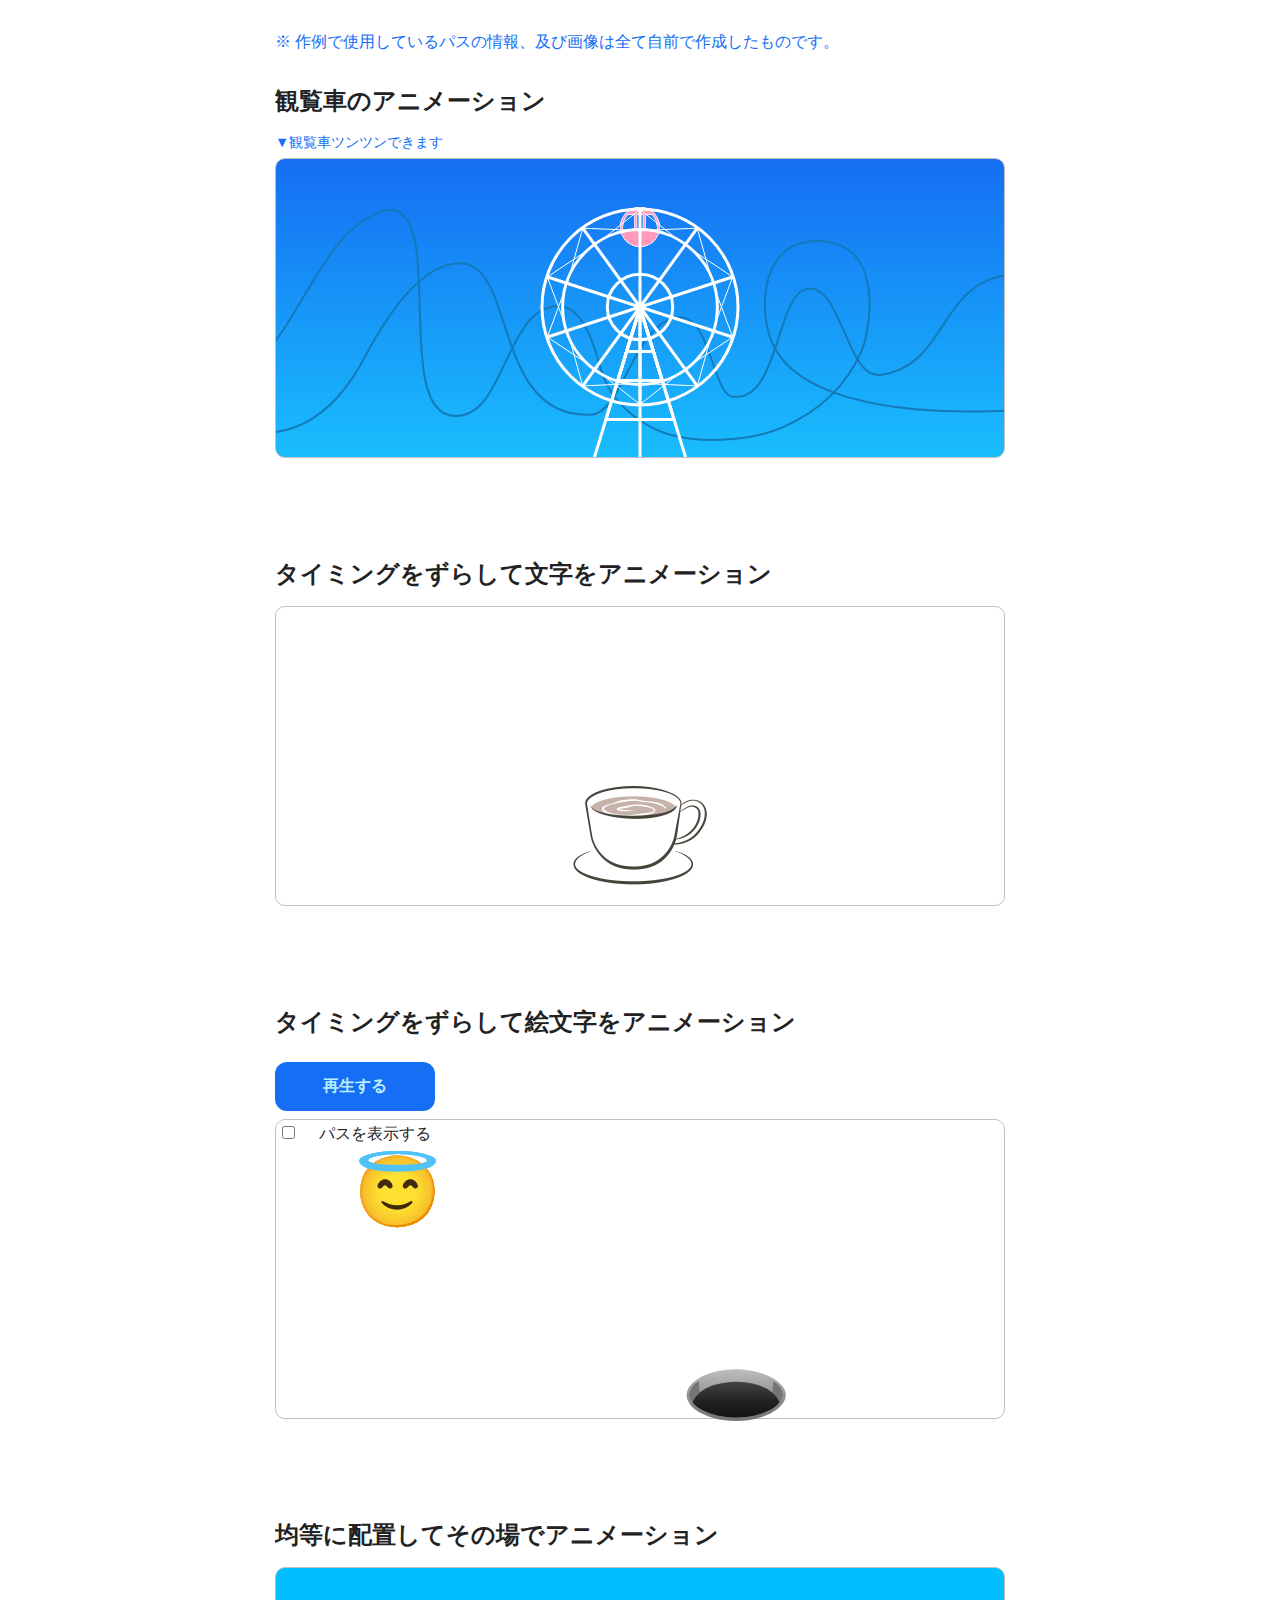
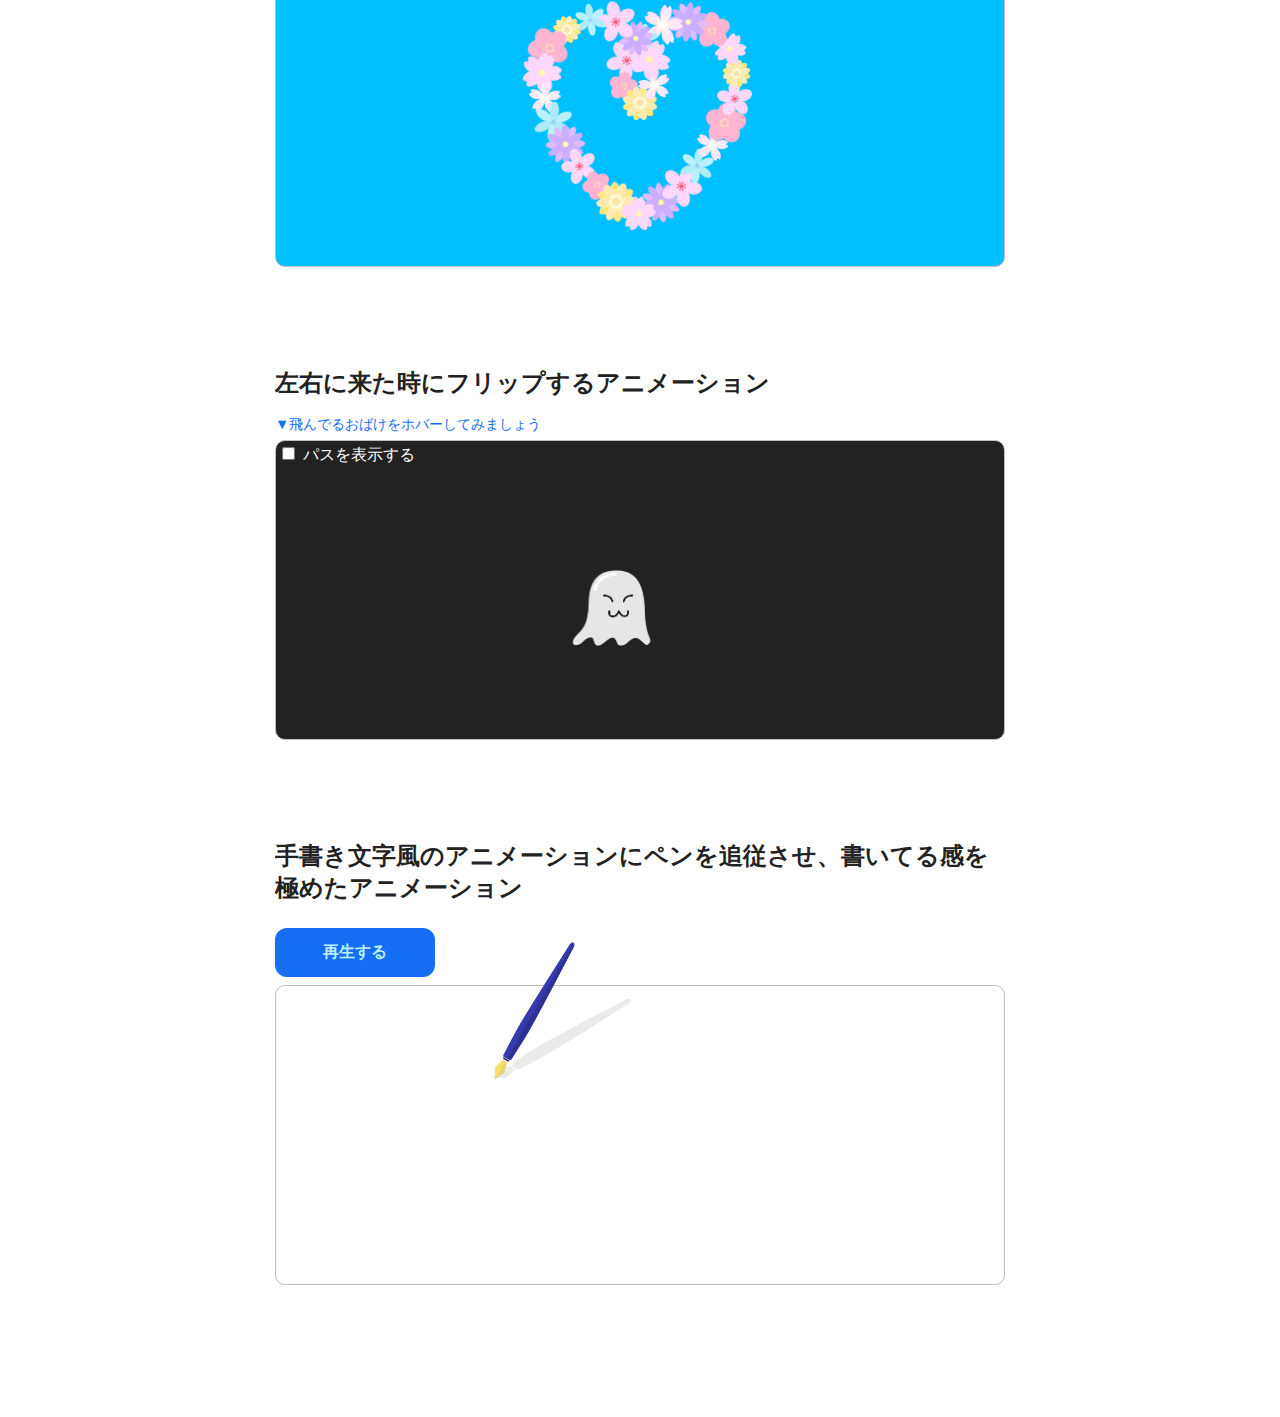
==== commit 299ffad8: "アラート追加" ====
--- a/index.html
+++ b/index.html
@@ -18,8 +18,10 @@
 
 <body>
 <div class="contents">
+  <p class="alert">※ 作例で使用しているパスの情報、及び画像は全て自前で作成したものです。</p>
+
   <section id="park">
-    <h2><code>offset-distance</code>を常時動かすアニメーションと、個別に<code>transform</code>させるアニメーション</h2>
+    <h2>観覧車のアニメーション</h2>
     <p class="hoverHere">▼観覧車ツンツンできます</p>
     <div class="wrapper wrapper__amusementPark">
       <div class="rollerCoaster">
@@ -113,7 +115,7 @@
   </section>
 
   <section id="coffee">
-    <h2><code>animation-delay</code>でタイミングをずらしてアニメーション</h2>
+    <h2>タイミングをずらして文字をアニメーション</h2>
     <div class="wrapper coffee">
       <div class="coffee_text">
         <span>L</span>
@@ -140,6 +142,7 @@
   </section>
 
   <section id="face">
+    <h2>タイミングをずらして絵文字をアニメーション</h2>
     <button data-button-id="face">再生する</button>
     <div class="wrapper wrapper__face face" data-wrapper-id="face">
       <span class="face_box">🕳</span>
@@ -161,7 +164,7 @@
   </section>
 
   <section id="flower">
-    <h2><code>offset-distance</code>で均等に要素を配置してその場でアニメーション</h2>
+    <h2>均等に配置してその場でアニメーション</h2>
     <div class="wrapper wrapper__flower">
       <div class="flower">
         <span class="flower_purple"></span>
@@ -199,7 +202,7 @@
   </section>
 
   <section id="ghost">
-    <h2><code>offset-distance</code>を動かしつつ、ホバーで<code>animation-play-state</code>を切り替えるアニメーション</h2>
+    <h2>左右に来た時にフリップするアニメーション</h2>
     <p class="hoverHere">▼飛んでるおばけをホバーしてみましょう</p>
     <div class="wrapper wrapper__ghost">
       <div class="ghost">
--- a/style/base.css
+++ b/style/base.css
@@ -52,25 +52,6 @@
   margin-bottom: 16px;
 }
 
-h3 {
-  font-size: 1.2em;
-  font-weight: 500;
-  margin: 40px 0 16px;
-}
-
-h4 {
-  font-size: 1em;
-  margin: 28px 0 16px;
-}
-
-code {
-  font-family: courier, monospace;
-  background-color: #9494942d;
-  border-radius: 3px;
-  margin: 0 4px;
-  padding: 1px 3px;
-}
-
 .contents {
   max-width: 730px;
   margin: 0 auto;
@@ -91,7 +72,7 @@
   overflow: hidden;
 }
 
-.wrapper__pancake, .wrapper__flower {
+.wrapper__flower {
   background-color: deepskyblue;
 }
 
@@ -129,8 +110,14 @@
   font-size: 1rem;
 }
 
+.alert {
+  color: #156ef3;
+  font-size: 1rem;
+  margin-bottom: 32px;
+}
+
 .hoverHere {
   color: #156ef3;
-  font-size: 14px;
+  font-size: 0.9rem;
   margin-bottom: 6px;
-}
+}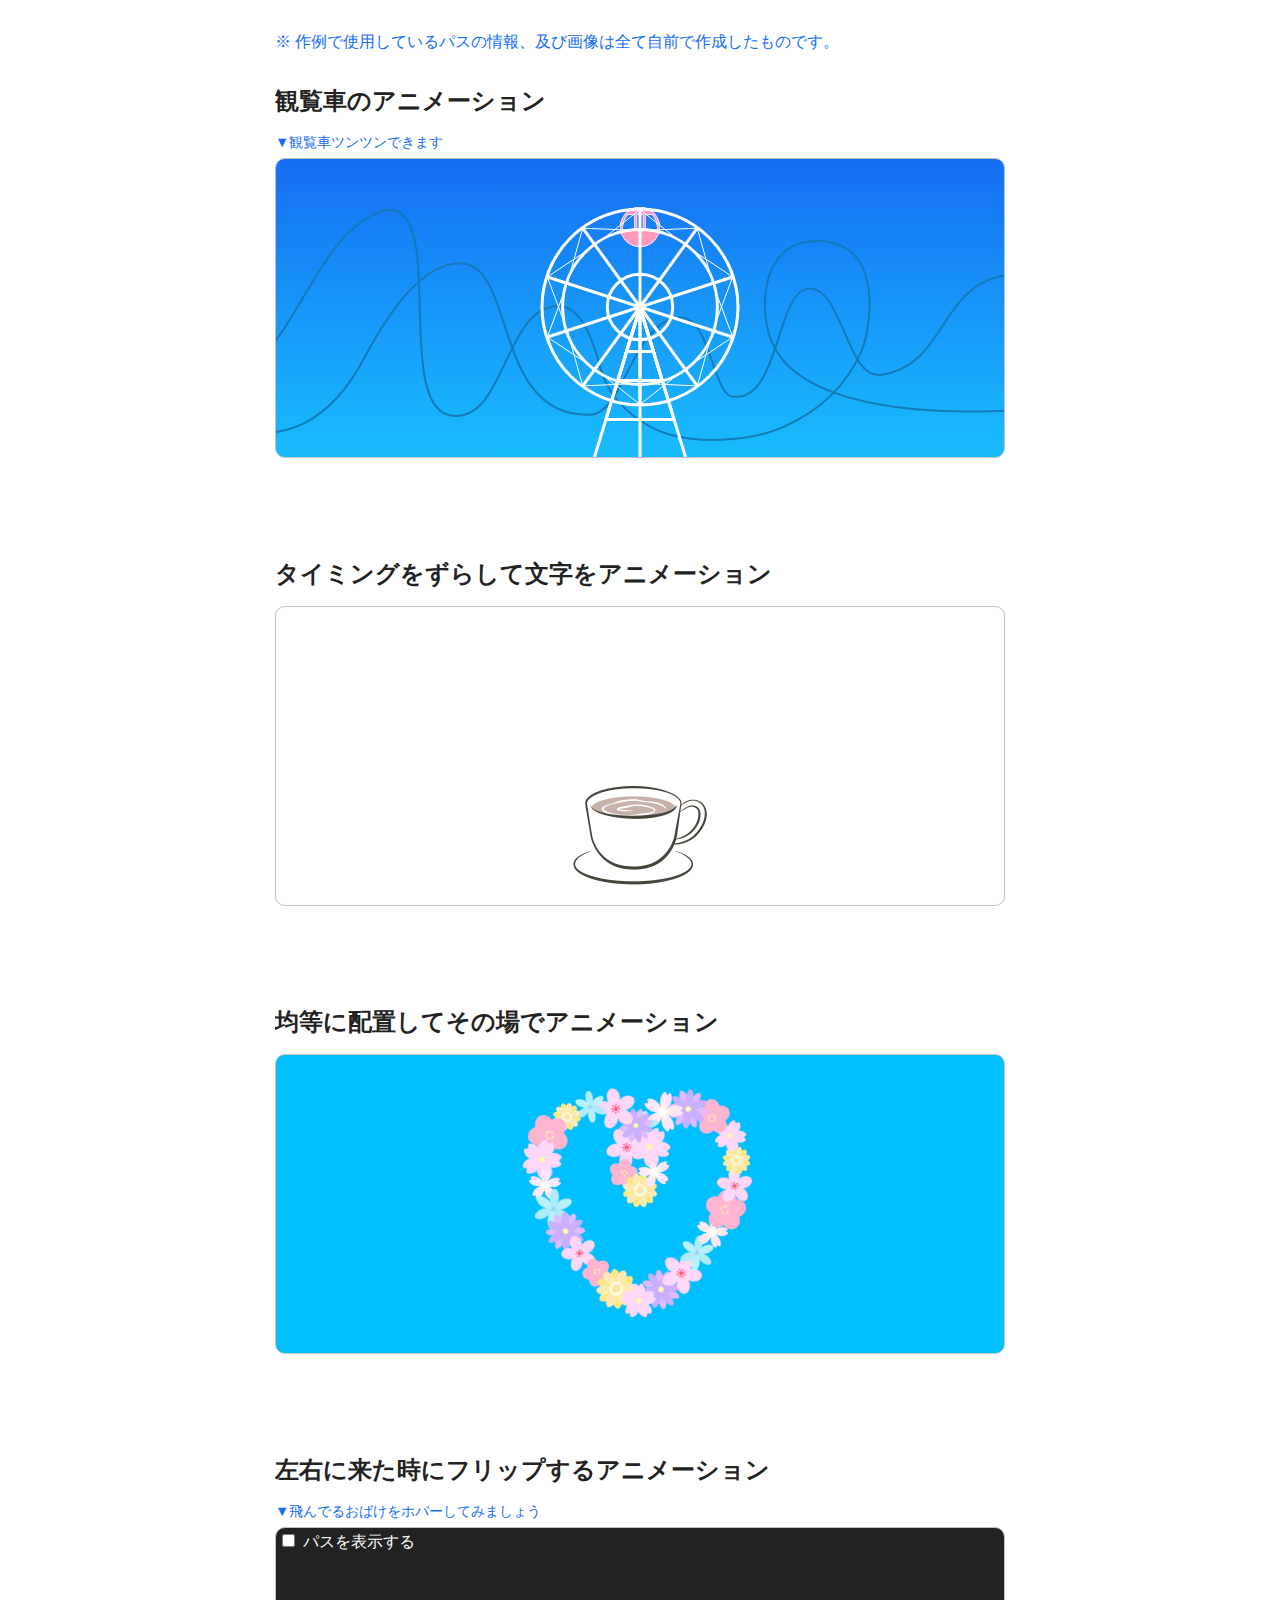
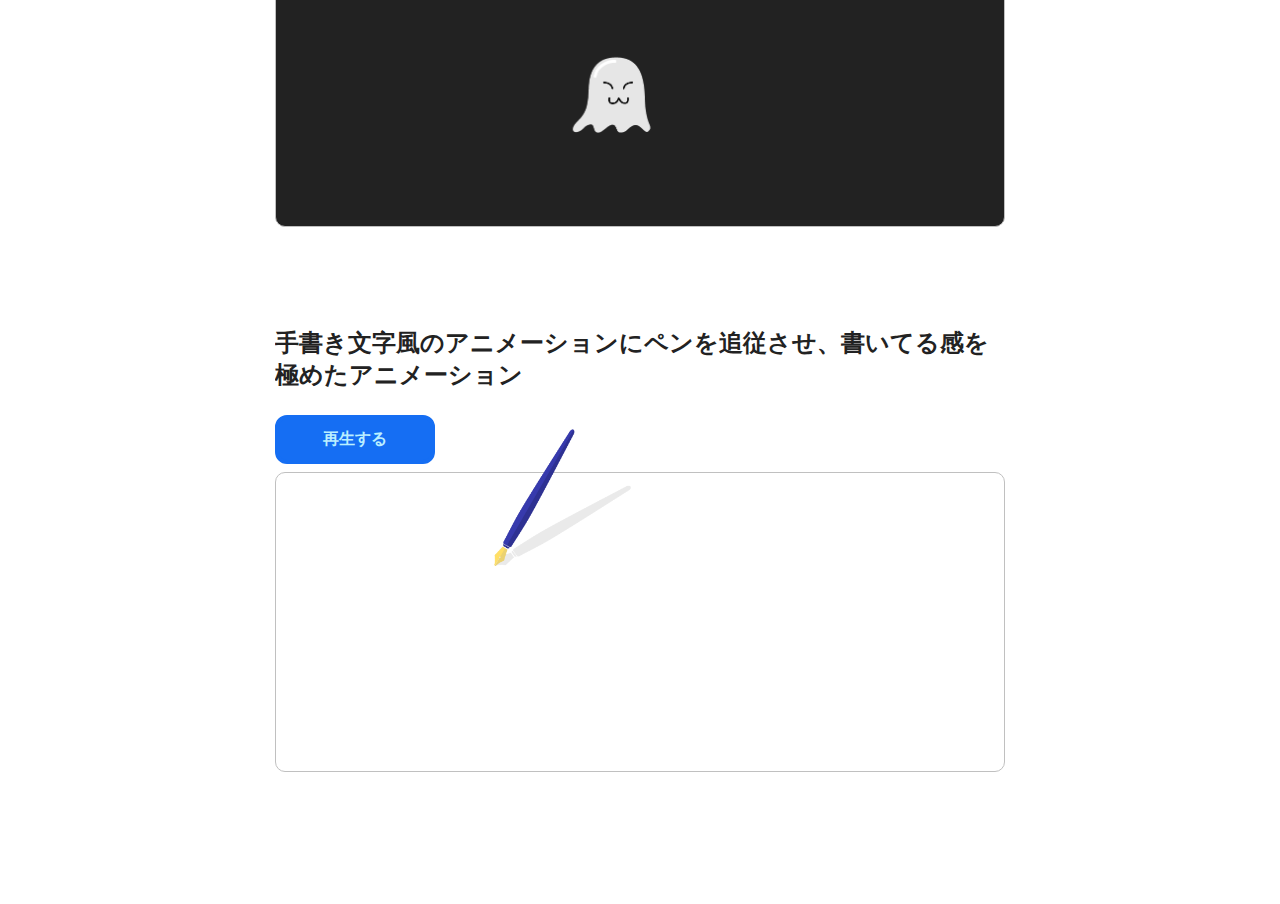
==== commit abeea623: "作例一つ削除" ====
--- a/index.html
+++ b/index.html
@@ -5,12 +5,6 @@
   <meta charset="UTF-8">
   <meta name="viewport" content="width=device-width, initial-scale=1">
   <title>offsetプロパティを使った作例</title>
-  <link rel="preconnect" href="https://fonts.googleapis.com"/>
-  <link rel="preconnect" href="https://fonts.gstatic.com" crossorigin/>
-  <link
-      href="https://fonts.googleapis.com/css2?family=Mochiy+Pop+One&family=Noto+Color+Emoji&family=Noto+Sans+JP:wght@400;900&display=swap"
-      rel="stylesheet"
-  />
   <link rel="stylesheet" href="./style/base.css">
   <link rel="stylesheet" href="./style/offset.css">
   <link rel="stylesheet" href="./style/style.css">
@@ -141,28 +135,6 @@
     </div>
   </section>
 
-  <section id="face">
-    <h2>タイミングをずらして絵文字をアニメーション</h2>
-    <button data-button-id="face">再生する</button>
-    <div class="wrapper wrapper__face face" data-wrapper-id="face">
-      <span class="face_box">🕳</span>
-
-      <div class="face_imageWrapper">
-        <span class="face_image" style="--index: 4;">😇</span>
-        <span class="face_image" style="--index: 3;">😇</span>
-        <span class="face_image" style="--index: 2;">😇</span>
-        <span class="face_image" style="--index: 1;">😇</span>
-        <span class="face_image" style="--index: 0;">😇</span>
-      </div>
-
-      <div class="face_panel">
-        <input type="checkbox" id="path-face">
-        <label for="path-face">パスを表示する</label>
-        <span class="face_panel_path"></span>
-      </div>
-    </div>
-  </section>
-
   <section id="flower">
     <h2>均等に配置してその場でアニメーション</h2>
     <div class="wrapper wrapper__flower">
--- a/style/offset.css
+++ b/style/offset.css
@@ -141,77 +141,6 @@
   background-image: url("../images/amusementPark/rail.svg");
 }
 
-/* ------------------ 顔 ------------------ */
-.wrapper__face {
-  position: relative;
-  display: flex;
-  justify-content: center;
-  font-family: "Noto Color Emoji", sans-serif;
-}
-
-.face_imageWrapper, .face_panel_path {
-  position: absolute;
-  top: calc(1rem + 8px); /* labelの高さ */
-  left: 50%;
-  width: 500px;
-  translate: -50%;
-}
-
-.face_image {
-  font-size: 70px;
-  display: block;
-  position: absolute;
-  offset-path: path("m7.579,48.28c114.35,54.268,524.564-71.845,476.339,81.622-25.183,80.141-151.478,126.903-87.591,1.288,27.652-54.369-108.662-76.021-177.524-62.242-118.179,23.646-149.776,95.926-90.369,99.401,54.753,3.203,102.829-66.887,158.232-55.114,58.5,12.432-73.273,126.765-174.188,126.765-208.804,0-66.532-203.626,69.395-223.697C292.706-.062,368.352,35.795,376.468,80.905c12.045,66.953-14.822,119.602-30.653,169.095");
-  offset-rotate: 0deg;
-  opacity: calc(1 - 0.2 * var(--index));
-}
-
-[data-wrapper-id="face"].is-active .face_image {
-  animation: move 4s ease-out calc(0.1s * var(--index)), disappear-face 4s linear calc(0.1s * var(--index));
-}
-
-@keyframes disappear-face {
-  70% {
-    transform: scale(1);
-  }
-  85% {
-    opacity: calc(1 - 0.2 * var(--index));
-  }
-  95% {
-    opacity: 0;
-  }
-  97%, 100% {
-    transform: scale(0);
-  }
-}
-
-.face_box {
-  position: absolute;
-  bottom: -15px;
-  left: calc(50% + 40px);
-  display: block;
-  font-size: 90px;
-}
-
-/* パスの表示/非表示を切り替えるパネル */
-.face_panel {
-  position: relative;
-  width: 100%;
-}
-
-.face_panel_path {
-  visibility: hidden;
-  content: "";
-  display: block;
-  width: 500px;
-  height: 250px;
-  background-image: url("../images/face/face_path.svg");
-}
-
-#path-face:checked ~ .face_panel_path {
-  visibility: visible;
-}
-
 /* ------------------ おばけ ------------------ */
 .ghost {
   position: relative;
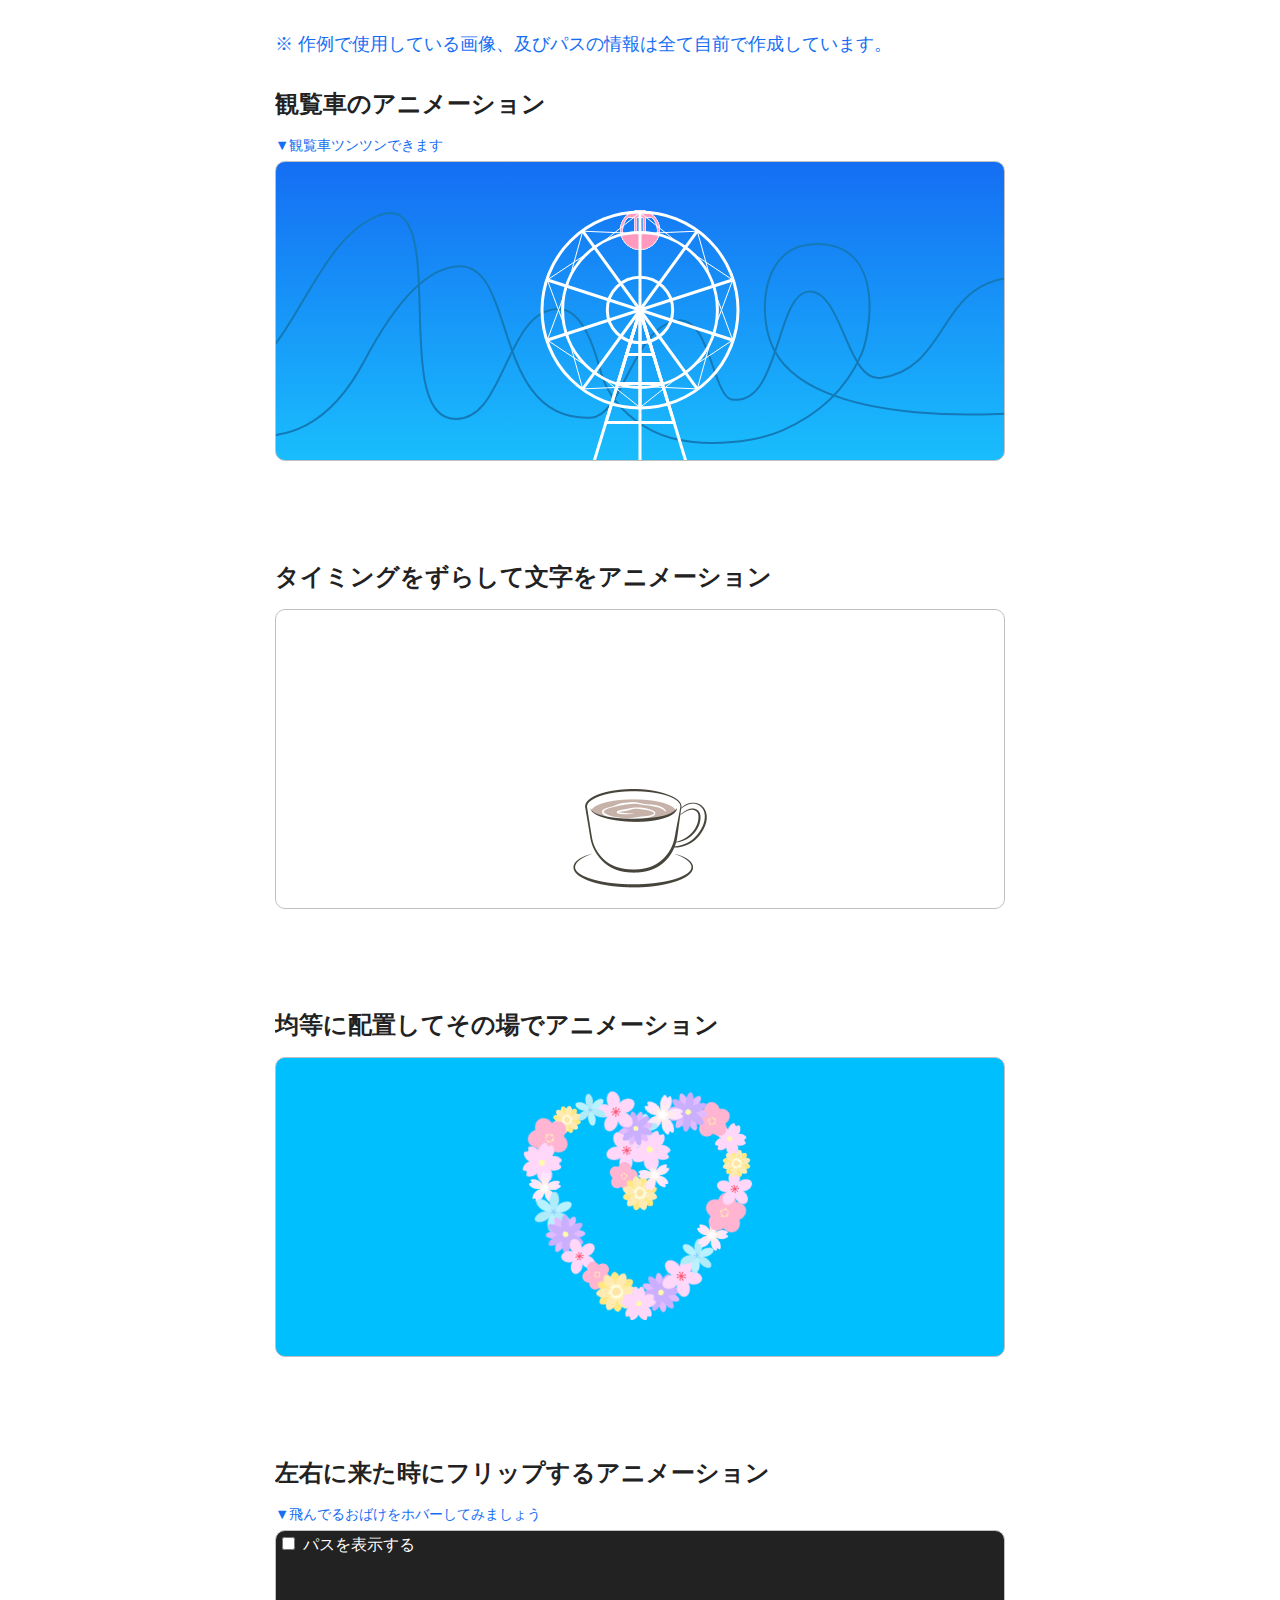
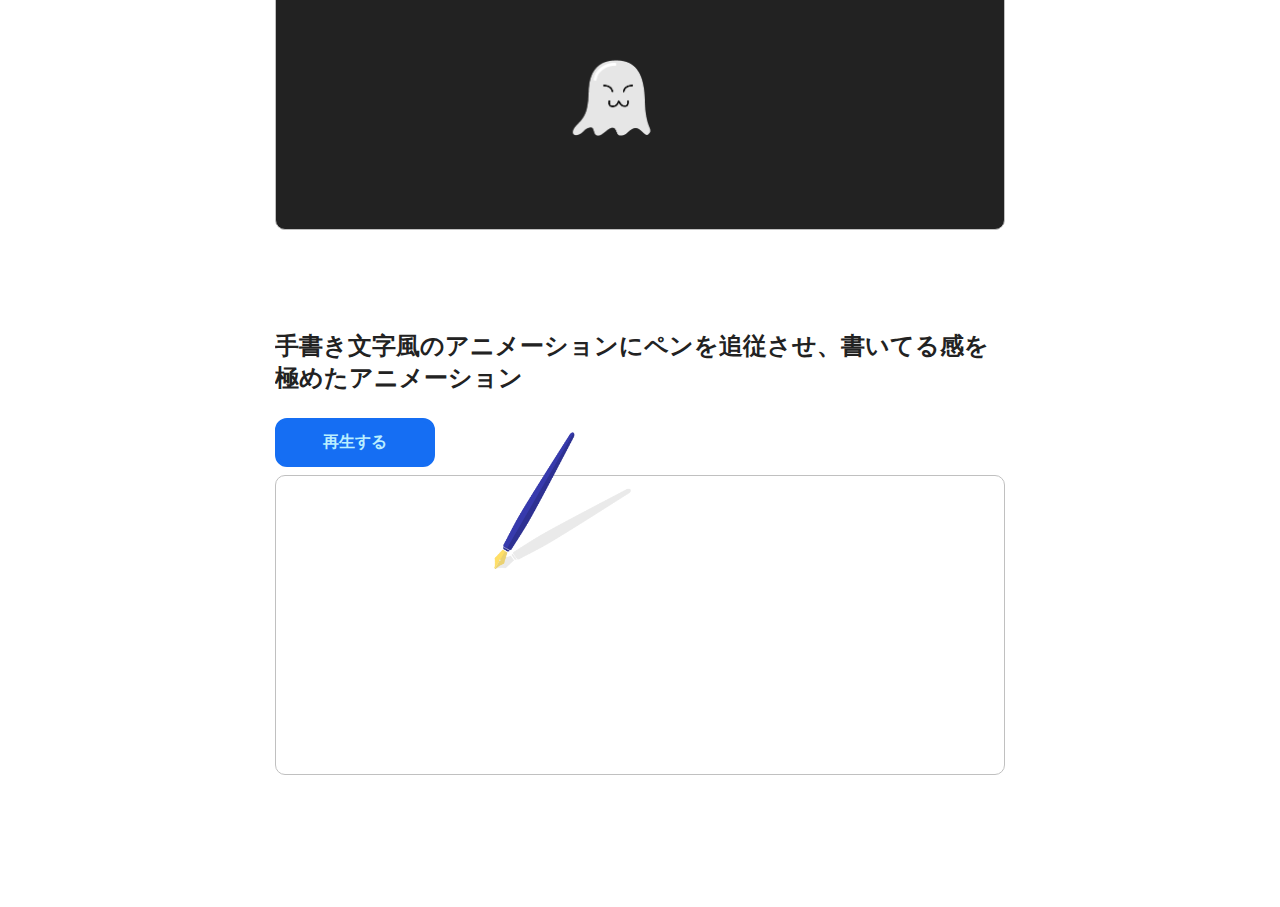
==== commit 0e99b265: "修正リスト：素材元の情報追加（readmeファイルの追加）" ====
--- a/index.html
+++ b/index.html
@@ -12,7 +12,7 @@
 
 <body>
 <div class="contents">
-  <p class="alert">※ 作例で使用しているパスの情報、及び画像は全て自前で作成したものです。</p>
+  <p class="alert">※ 作例で使用している画像、及びパスの情報は全て自前で作成しています。</p>
 
   <section id="park">
     <h2>観覧車のアニメーション</h2>
@@ -198,7 +198,7 @@
     <div class="wrapper wrapper__letters">
       <div class="letters" data-wrapper-id="letters">
         <div class="letters_line">
-          <svg xmlns="http://www.w3.org/2000/svg" width="300" height="270" viewBox="0 0 300 270">
+          <svg width="300" height="270" viewBox="0 0 300 270">
             <g id="letters-svg-text">
               <path
                   d="m50.281,83.372c-2.78,2.482-10.925,13.408-13.11,14.6-6.705,7.054-7.29,17.565-5.462,23.539,0,2.384,0,3.575,2.086,5.164,1.633,1.223,2.735,2.285,5.164,2.285,1.49-.1,2.88-.299,3.873-1.788,4.172-6.654,6.556-10.329,6.456-10.23,1.391-1.787,2.186-2.682,2.781-2.979v-.396c0-1.292-.795-1.192-.795-1.987,0-.298.1-.794.497-1.589,2.982-5.747,1.131-2.864,3.277-5.661,0-1.688,1.093-3.675,3.277-5.959,1.034-.565,2.315,1.607,3.179,1.49,1.174,3.032-3.996,3.991-3.774,6.853,0-.1.496-.596.596-.596,0,.397-.496,1.391-3.079,4.171-.659.675-.271.849-.496,2.186-.403,1.687-.309,5.769,0,6.356-.35,4.842.068,8.797,5.264,11.818,1.17-.291,1.794-.235,3.179.398,1.202.633,2.057.692,3.178.397,2.384-1.986,7.747-5.065,9.535-9.138,2.384-5.462,2.682-3.078,3.277-4.171.596-1.589,1.489-1.49,1.986-3.179.524-2.797,1.611-7.375,2.88-8.938,1.59-1.191,2.682-3.277,3.278-6.456.596-3.078,1.589-5.264,2.88-6.356,1.264,4.917-3.973,12.397-7.25,20.162,0,2.582-3.576,7.052-3.874,9.138-1.489,2.284-6.257,4.668-7.647,6.952-2.176,3.152-4.566,4.532-7.647,4.072-2.576,1.358-5.853-2.302-7.945-3.675-2.979-3.079-3.974-6.257-3.974-10.627l-1.291.496c-3.377,4.172-8.045,11.62-12.018,11.62-4.949-1.275-8.925-.78-9.832-8.441.287-.837-.083-1.588-.298-2.781-4.017-9.582,11.716-31.741,14.004-31.782,5.661-6.158,10.727-11.024,10.727-11.024,0-.695,3.078-3.675,3.575-4.966.565-1.368-1.995-.171-2.384-.795-6.654,5.065-16.884,12.315-30.491,21.95-1.032.759-2.059-.89-2.682-1.49,0-.1.695-.993,1.888-2.582,1.89,1.095,3.372-2.499,5.164-1.391,2.548-3.39,13.391-7.203,15.594-11.322,1.688-.497,3.178-1.688,4.469-3.278,2.979-2.284,7.449-5.661,13.508-10.13.442-.082,2.756-.379,3.079.894.423,3.037.202,5.691-14.601,19.169Zm42.906,2.185c.795-2.284,2.086-3.873,3.774-4.668-1.919,1.819-3.785,8.952-5.165,10.727l-.397-.496,1.788-5.562Zm6.158-10.527l.396.496c-.496,1.192-1.39,2.682-2.78,4.37-.582-1.47,2.722-3.407,2.384-4.866Zm4.767-8.542l.397.397-1.887,1.688,1.489-2.086Zm3.675-7.052c1.405,1.1-.655,2.997-1.191,4.072-.777,1.118-.981,1.205-1.788.199.397-.993,1.391-2.384,2.979-4.271Zm2.881-4.866c.609.643.408,1.712.099,2.682l-.993.993-1.092-.894,1.986-2.781Zm2.88-2.682c-1.457-.956,1.503-3.19,1.986-3.675,1.398.63-1.53,3.057-1.986,3.675ZM170.955,5.108c1.82,1.518,1.67,2.976,1.284,4.966-.85,2.094-.313,7.699-2.59,9.436-2.487,10.873-11.605,21.667-17.877,31.769-16.402,16.501-17.78,20.55-32.875,27.213-.842,2.702-2.772,1.095-4.568.993-2.488-.388-1.673-2.221-.298-3.773,1.479-.753,4.004,1.193,5.264-.298,3.229.141,4.315-.393,5.562-2.881,1.566,1.447,3.322-1.388,4.569-1.787,1.937-2.7,11.859-8.957,13.904-12.713-.235-.752-.069-1.372.298-2.186l1.093,1.093c8.84-8.643,15.851-24.597,22.446-36.238.397-3.476,1.894-7.35,2.291-11.62-1.241-.509-.136-4.725-2.277-4.469-2.46-.528-5.584-.816-7.151.894-1.857-.31-5.519,3.01-7.25,2.979-3.832,2.771-16.55,15.432-18.871,17.281l-.397-.596c-.676.618-.112,3.969-1.887,3.873l-.596-.596c1.231-3.558,11.137-12.239,12.713-14.6,1.839-.794,9.833-8.749,13.011-8.642.395-3.462,7.023-2.526,8.243-4.071.626.825,1.591,1.159,2.583.894l3.377,3.079Zm-54.526,42.509c-.882-2.419,5.175-6.151,4.866-8.244.884-2.4,7.602-7.845,8.74-9.832l.496.496c-4.37,4.867-6.952,8.442-7.647,10.926-.776,1.934-5.526,4.771-6.455,6.654Z"/>
--- a/style/base.css
+++ b/style/base.css
@@ -112,7 +112,7 @@
 
 .alert {
   color: #156ef3;
-  font-size: 1rem;
+  font-size: 1.1rem;
   margin-bottom: 32px;
 }
 
--- a/style/offset.css
+++ b/style/offset.css
@@ -311,7 +311,7 @@
   color: white;
 }
 
-/* ------------------ 文字書いている風 ------------------ */
+/* ------------------ 文字を書いている風 ------------------ */
 .wrapper__letters {
   display: flex;
   justify-content: center;
